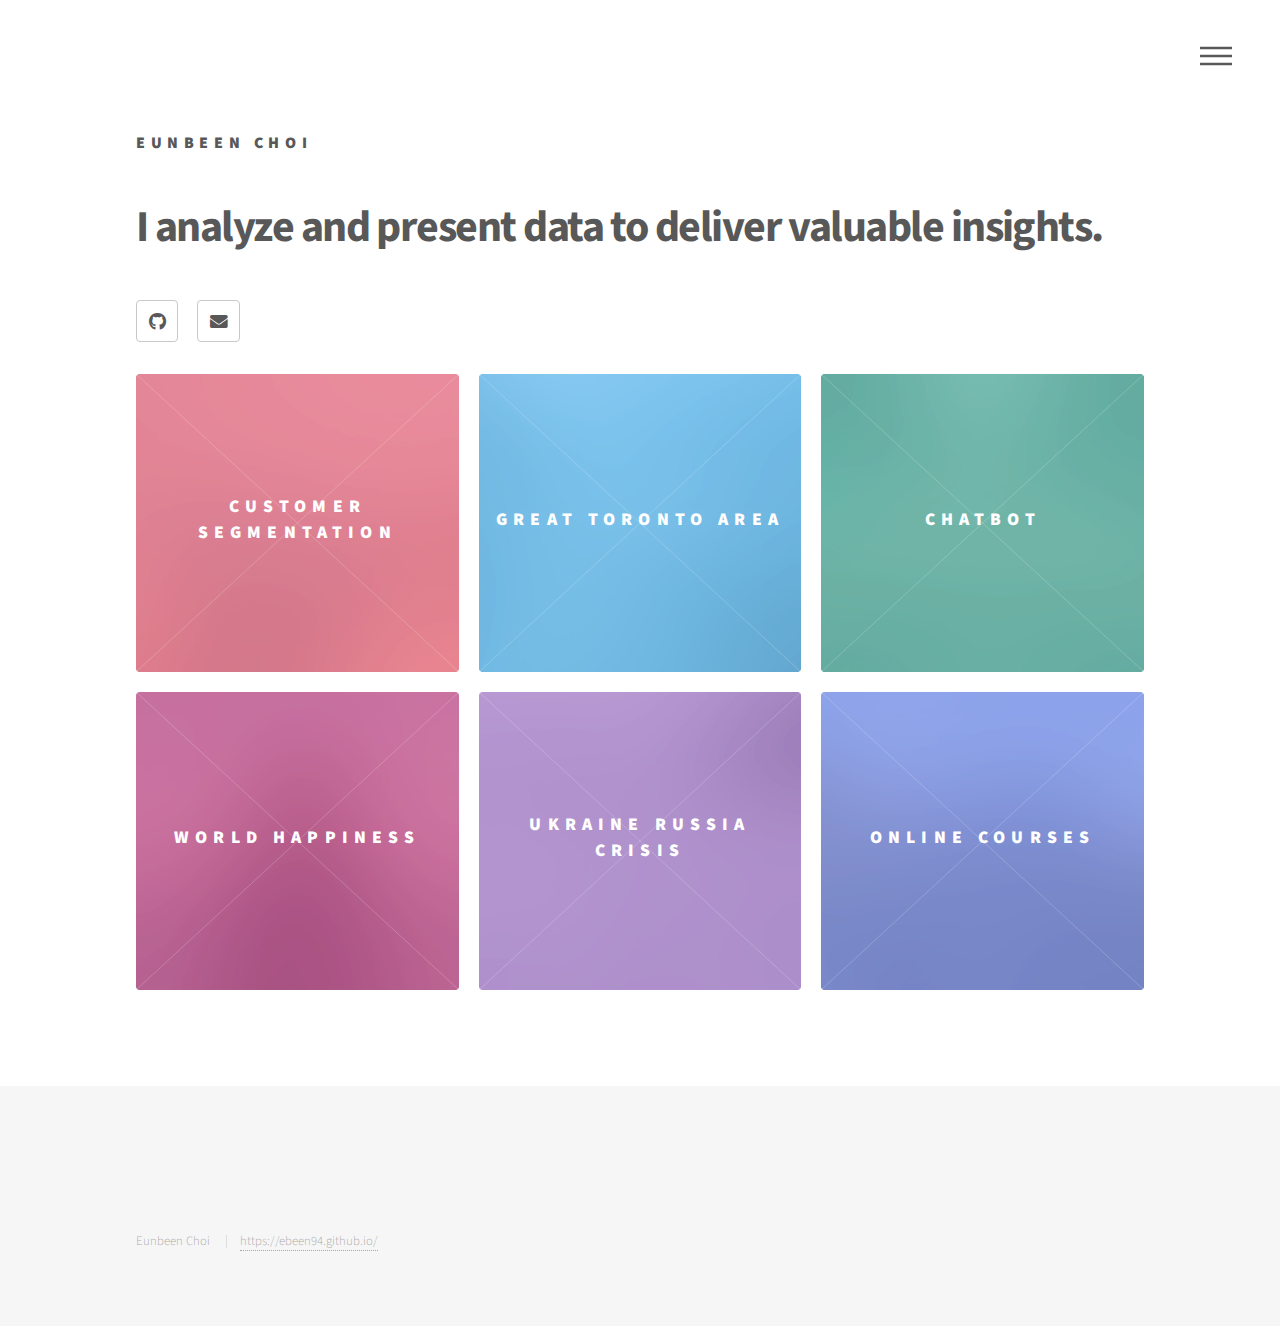
==== index.html @ 915a245d "Update index.html" ====
<!DOCTYPE HTML>
<!--
	Phantom by HTML5 UP
	html5up.net | @ajlkn
	Free for personal and commercial use under the CCA 3.0 license (html5up.net/license)
-->
<html>
	<head>
		<title>Eunbeen Choi</title>
		<meta charset="utf-8" />
		<meta name="viewport" content="width=device-width, initial-scale=1, user-scalable=no" />
		<link rel="stylesheet" href="assets/css/main.css" />
		<noscript><link rel="stylesheet" href="assets/css/noscript.css" /></noscript>
		
	</head>
	<body class="is-preload">
		<!-- Wrapper -->
			<div id="wrapper">

				<!-- Header -->
					<header id="header">
						<div class="inner">

							<!-- Logo -->
								<a href="index.html" class="logo">
									<span class="title">EUNBEEN CHOI</span>
								</a>

							<!-- Nav -->
								<nav>
									<ul>
										<li><a href="#menu">Menu</a></li>
									</ul>
								</nav>

						</div>
					</header>

				<!-- Menu -->
					<nav id="menu">
						<h2>Menu</h2>
						<ul>
							<li><a href="index.html">Home</a></li>
							<li><a href="generic.html">About Me</a></li>
						</ul>
					</nav>

				<!-- Main -->
					<div id="main">
						<div class="inner">
							<header>
								<h1>
								I analyze and present data to deliver valuable insights.</h1>
								<p> </p>
								<ul class="icons">
									<li><a href="https://github.com/ebeen94" class="icon brands style2 fa-github"><span class="label">GitHub</span></a></li>
									<li><a href="mailto: arlotte011@gmail.com" class="icon solid style2 fa-envelope"><span class="label">Email</span></a></li>
								</ul>
							</header>
							<section class="tiles">
								<article class="style1">
									<span class="image">
										<img src="images/pic01.jpg" alt="" />
									</span>
									<a href="Segment.html">
										<h2>Customer Segmentation</h2>
										<div class="content">
											<p>Customer segmentation and retention analysis of online retail data.</p><br /><br />
											K-Means Clustering, Python </p>
										</div>
									</a>
								</article>
								<article class="style2">
									<span class="image">
										<img src="images/pic02.jpg" alt="" />
									</span>
									<a href="GTA.html">
										<h2>Great Toronto Area</h2>
										<div class="content">
											<p>Investigating the rental properties in the Greater Toronto Area with REATLOR.ca data<br /><br />
												SQL, Python, Tableau
											</p>
										</div>
									</a>
								</article>
								<article class="style3">
									<span class="image">
										<img src="images/pic03.jpg" alt="" />
									</span>
									<a href="Chatbot.html">
										<h2>Chatbot</h2>
										<div class="content">
											<p>Examining the impact of chatbot avatars on users' perceived intimacy towards the chatbots.</p></p><br /><br />
											Survey Experiment, SPSS</p>
										</div>
									</a>
								</article>
								<article class="style4">
									<span class="image">
										<img src="images/pic04.jpg" alt="" />
									</span>
									<a href="Happiness.html">
										<h2>World Happiness</h2>
										<div class="content">
											<p>Analyzing the happiness ladder score from Gallup WorldPoll data<br /><br />
												SQL, Correlation, Tableau</p>
										</div>
									</a>
								</article>
								<article class="style5">
									<span class="image">
										<img src="images/pic05.jpg" alt="" />
									</span>
									<a href="Ukraine.html">
										<h2>Ukraine Russia Crisis</h2>
										<div class="content">
											<p>Understanding Ukraine crisis from Twitter data. <br /><br />
												SQL, Python, Sentiment Analysis, Tableau</p>
										</div>
									</a>
								</article>
								<article class="style6">
									<span class="image">
										<img src="images/pic06.jpg" alt="" />
									</span>
									<a href="Inflearn.html">
										<h2>Online Courses</h2>
										<div class="content">
											<p>Analyzing the online courses from Korean education platform, Inflearn <br /><br />
											Python, SQL, Tableau</p>
										</div>
									</a>

							</section>
						</div>
					</div>

				<!-- Footer -->
					<footer id="footer">
                        <div class="inner">
                            <ul class = "copyright">
                                <li> Eunbeen Choi</li>
                                <li> <a href= "index.html"> https://ebeen94.github.io/</a></li>
                            </ul>
                        </div>
					</footer>

			</div>

		<!-- Scripts -->
			<script src="assets/js/jquery.min.js"></script>
			<script src="assets/js/browser.min.js"></script>
			<script src="assets/js/breakpoints.min.js"></script>
			<script src="assets/js/util.js"></script>
			<script src="assets/js/main.js"></script>

	</body>
</html>
---- assets/css/main.css ----
@import url(fontawesome-all.min.css);
@import url("https://fonts.googleapis.com/css?family=Source+Sans+Pro:300,700,900");

/*
	Phantom by HTML5 UP
	html5up.net | @ajlkn
	Free for personal and commercial use under the CCA 3.0 license (html5up.net/license)
*/

html,
body,
div,
span,
applet,
object,
iframe,
h1,
h2,
h3,
h4,
h5,
h6,
p,
blockquote,
pre,
a,
abbr,
acronym,
address,
big,
cite,
code,
del,
dfn,
em,
img,
ins,
kbd,
q,
s,
samp,
small,
strike,
strong,
sub,
sup,
tt,
var,
b,
u,
i,
center,
dl,
dt,
dd,
ol,
ul,
li,
fieldset,
form,
label,
legend,
table,
caption,
tbody,
tfoot,
thead,
tr,
th,
td,
article,
aside,
canvas,
details,
embed,
figure,
figcaption,
footer,
header,
hgroup,
menu,
nav,
output,
ruby,
section,
summary,
time,
mark,
audio,
video {
	margin: 0;
	padding: 0;
	border: 0;
	font-size: 100%;
	font: inherit;
	vertical-align: baseline;
}

article,
aside,
details,
figcaption,
figure,
footer,
header,
hgroup,
menu,
nav,
section {
	display: block;
}

body {
	line-height: 1;
}

ol,
ul {
	list-style: none;
}

blockquote,
q {
	quotes: none;
}



blockquote:before,
blockquote:after,
q:before,
q:after {
	content: '';
	content: none;
}

table {
	border-collapse: collapse;
	border-spacing: 0;
}

body {
	-webkit-text-size-adjust: none;
}

mark {
	background-color: transparent;
	color: inherit;
}

input::-moz-focus-inner {
	border: 0;
	padding: 0;
}

input,
select,
textarea {
	-moz-appearance: none;
	-webkit-appearance: none;
	-ms-appearance: none;
	appearance: none;
}

/* Basic */

@-ms-viewport {
	width: device-width;
}

body {
	-ms-overflow-style: scrollbar;
}

@media screen and (max-width: 480px) {

	html,
	body {
		min-width: 320px;
	}

}

html {
	box-sizing: border-box;
}

*,
*:before,
*:after {
	box-sizing: inherit;
}

body {
	background: #ffffff;
}

body.is-preload *,
body.is-preload *:before,
body.is-preload *:after {
	-moz-animation: none !important;
	-webkit-animation: none !important;
	-ms-animation: none !important;
	animation: none !important;
	-moz-transition: none !important;
	-webkit-transition: none !important;
	-ms-transition: none !important;
	transition: none !important;
}

/* Type */

body,
input,
select,
textarea {
	color: #585858;
	font-family: "Source Sans Pro", Helvetica, sans-serif;
	font-size: 16pt;
	font-weight: 300;
	line-height: 1.75;
}

@media screen and (max-width: 1680px) {

	body,
	input,
	select,
	textarea {
		font-size: 14pt;
	}

}

@media screen and (max-width: 1280px) {

	body,
	input,
	select,
	textarea {
		font-size: 12pt;
	}

}

a {
	-moz-transition: border-bottom-color 0.2s ease, color 0.2s ease;
	-webkit-transition: border-bottom-color 0.2s ease, color 0.2s ease;
	-ms-transition: border-bottom-color 0.2s ease, color 0.2s ease;
	transition: border-bottom-color 0.2s ease, color 0.2s ease;
	text-decoration: none;
	color: #585858;
	border-bottom: dotted 1px rgba(88, 88, 88, 0.5);
}

a:hover {
	border-bottom-color: transparent;
	color: #f2849e !important;
}

strong,
b {
	font-weight: 900;
}

em,
i {
	font-style: italic;
}

p {
	margin: 0 0 2em 0;
}

h1 {
	font-size: 2.75em;
	font-weight: 700;
	line-height: 1.3;
	margin: 0 0 1em 0;
	letter-spacing: -0.035em;
}

h1 a {
	color: inherit;
}

@media screen and (max-width: 736px) {

	h1 {
		font-size: 2em;
		margin: 0 0 1em 0;
	}

}

@media screen and (max-width: 360px) {

	h1 {
		font-size: 1.75em;
	}

}

h2,
h3,
h4,
h5,
h6 {
	font-weight: 900;
	line-height: 1.5;
	margin: 0 0 2em 0;
	text-transform: uppercase;
	letter-spacing: 0.35em;
}

h2 a,
h3 a,
h4 a,
h5 a,
h6 a {
	color: inherit;
}

h2 {
	font-size: 1.1em;
}

h3 {
	font-size: 1em;
}

h4 {
	font-size: 0.8em;
}

h5 {
	font-size: 0.8em;
}

h6 {
	font-size: 0.8em;
}

@media screen and (max-width: 980px) {

	h1 br,
	h2 br,
	h3 br,
	h4 br,
	h5 br,
	h6 br {
		display: none;
	}

}

@media screen and (max-width: 736px) {

	h2 {
		font-size: 1em;
	}

	h3 {
		font-size: 0.8em;
	}

}

sub {
	font-size: 0.8em;
	position: relative;
	top: 0.5em;
}

sup {
	font-size: 0.8em;
	position: relative;
	top: -0.5em;
}

blockquote {
	border-left: solid 4px #c9c9c9;
	font-style: italic;
	margin: 0 0 2em 0;
	padding: 0.5em 0 0.5em 2em;
}

code {
	background: rgba(144, 144, 144, 0.075);
	border-radius: 4px;
	border: solid 1px #c9c9c9;
	font-family: "Courier New", monospace;
	font-size: 0.9em;
	margin: 0 0.25em;
	padding: 0.25em 0.65em;
}

pre {
	-webkit-overflow-scrolling: touch;
	font-family: "Courier New", monospace;
	font-size: 0.9em;
	margin: 0 0 2em 0;
}

pre code {
	display: block;
	line-height: 1.75;
	padding: 1em 1.5em;
	overflow-x: auto;
}

hr {
	border: 0;
	border-bottom: solid 1px #c9c9c9;
	margin: 2em 0;
}

hr.major {
	margin: 3em 0;
}

.align-left {
	text-align: left;
}

.align-center {
	text-align: center;
}

.align-right {
	text-align: right;
}

/* Row */



.row {
	display: flex;
	flex-wrap: wrap;
	box-sizing: border-box;
	align-items: stretch;
}

.row>* {
	box-sizing: border-box;
}

.row.gtr-uniform>*> :last-child {
	margin-bottom: 0;
}

.row.aln-left {
	justify-content: flex-start;
}

.row.aln-center {
	justify-content: center;
}

.row.aln-right {
	justify-content: flex-end;
}

.row.aln-top {
	align-items: flex-start;
}

.row.aln-middle {
	align-items: center;
}

.row.aln-bottom {
	align-items: flex-end;
}

.row>.imp {
	order: -1;
}

.row>.col-1 {
	width: 8.33333%;
}

.row>.off-1 {
	margin-left: 8.33333%;
}

.row>.col-2 {
	width: 16.66667%;
}

.row>.off-2 {
	margin-left: 16.66667%;
}

.row>.col-3 {
	width: 25%;
}

.row>.off-3 {
	margin-left: 25%;
}

.row>.col-4 {
	width: 33.33333%;
}

.row>.off-4 {
	margin-left: 33.33333%;
}

.row>.col-5 {
	width: 41.66667%;
}

.row>.off-5 {
	margin-left: 41.66667%;
}

.row>.col-6 {
	width: 50%;
}

.row>.off-6 {
	margin-left: 50%;
}

.row>.col-7 {
	width: 58.33333%;
}

.row>.off-7 {
	margin-left: 58.33333%;
}

.row>.col-8 {
	width: 66.66667%;
}

.row>.off-8 {
	margin-left: 66.66667%;
}

.row>.col-9 {
	width: 75%;
}

.row>.off-9 {
	margin-left: 75%;
}

.row>.col-10 {
	width: 83.33333%;
}

.row>.off-10 {
	margin-left: 83.33333%;
}

.row>.col-11 {
	width: 91.66667%;
}

.row>.off-11 {
	margin-left: 91.66667%;
}

.row>.col-12 {
	width: 100%;
}

.row>.off-12 {
	margin-left: 100%;
}

.row.gtr-0 {
	margin-top: 0;
	margin-left: 0em;
}

.row.gtr-0>* {
	padding: 0 0 0 0em;
}

.row.gtr-0.gtr-uniform {
	margin-top: 0em;
}

.row.gtr-0.gtr-uniform>* {
	padding-top: 0em;
}

.row.gtr-25 {
	margin-top: 0;
	margin-left: -0.5em;
}

.row.gtr-25>* {
	padding: 0 0 0 0.5em;
}

.row.gtr-25.gtr-uniform {
	margin-top: -0.5em;
}

.row.gtr-25.gtr-uniform>* {
	padding-top: 0.5em;
}

.row.gtr-50 {
	margin-top: 0;
	margin-left: -1em;
}

.row.gtr-50>* {
	padding: 0 0 0 1em;
}

.row.gtr-50.gtr-uniform {
	margin-top: -1em;
}

.row.gtr-50.gtr-uniform>* {
	padding-top: 1em;
}

.row {
	margin-top: 0;
	margin-left: -2em;
}

.row>* {
	padding: 0 0 0 2em;
}

.row.gtr-uniform {
	margin-top: -2em;
}

.row.gtr-uniform>* {
	padding-top: 2em;
}

.row.gtr-150 {
	margin-top: 0;
	margin-left: -3em;
}

.row.gtr-150>* {
	padding: 0 0 0 3em;
}

.row.gtr-150.gtr-uniform {
	margin-top: -3em;
}

.row.gtr-150.gtr-uniform>* {
	padding-top: 3em;
}

.row.gtr-200 {
	margin-top: 0;
	margin-left: -4em;
}

.row.gtr-200>* {
	padding: 0 0 0 4em;
}

.row.gtr-200.gtr-uniform {
	margin-top: -4em;
}

.row.gtr-200.gtr-uniform>* {
	padding-top: 4em;
}

@media screen and (max-width: 1680px) {

	.row {
		display: flex;
		flex-wrap: wrap;
		box-sizing: border-box;
		align-items: stretch;
	}

	.row>* {
		box-sizing: border-box;
	}

	.row.gtr-uniform>*> :last-child {
		margin-bottom: 0;
	}

	.row.aln-left {
		justify-content: flex-start;
	}

	.row.aln-center {
		justify-content: center;
	}

	.row.aln-right {
		justify-content: flex-end;
	}

	.row.aln-top {
		align-items: flex-start;
	}

	.row.aln-middle {
		align-items: center;
	}

	.row.aln-bottom {
		align-items: flex-end;
	}

	.row>.imp-xlarge {
		order: -1;
	}

	.row>.col-1-xlarge {
		width: 8.33333%;
	}

	.row>.off-1-xlarge {
		margin-left: 8.33333%;
	}

	.row>.col-2-xlarge {
		width: 16.66667%;
	}

	.row>.off-2-xlarge {
		margin-left: 16.66667%;
	}

	.row>.col-3-xlarge {
		width: 25%;
	}

	.row>.off-3-xlarge {
		margin-left: 25%;
	}

	.row>.col-4-xlarge {
		width: 33.33333%;
	}

	.row>.off-4-xlarge {
		margin-left: 33.33333%;
	}

	.row>.col-5-xlarge {
		width: 41.66667%;
	}

	.row>.off-5-xlarge {
		margin-left: 41.66667%;
	}

	.row>.col-6-xlarge {
		width: 50%;
	}

	.row>.off-6-xlarge {
		margin-left: 50%;
	}

	.row>.col-7-xlarge {
		width: 58.33333%;
	}

	.row>.off-7-xlarge {
		margin-left: 58.33333%;
	}

	.row>.col-8-xlarge {
		width: 66.66667%;
	}

	.row>.off-8-xlarge {
		margin-left: 66.66667%;
	}

	.row>.col-9-xlarge {
		width: 75%;
	}

	.row>.off-9-xlarge {
		margin-left: 75%;
	}

	.row>.col-10-xlarge {
		width: 83.33333%;
	}

	.row>.off-10-xlarge {
		margin-left: 83.33333%;
	}

	.row>.col-11-xlarge {
		width: 91.66667%;
	}

	.row>.off-11-xlarge {
		margin-left: 91.66667%;
	}

	.row>.col-12-xlarge {
		width: 100%;
	}

	.row>.off-12-xlarge {
		margin-left: 100%;
	}

	.row.gtr-0 {
		margin-top: 0;
		margin-left: 0em;
	}

	.row.gtr-0>* {
		padding: 0 0 0 0em;
	}

	.row.gtr-0.gtr-uniform {
		margin-top: 0em;
	}

	.row.gtr-0.gtr-uniform>* {
		padding-top: 0em;
	}

	.row.gtr-25 {
		margin-top: 0;
		margin-left: -0.5em;
	}

	.row.gtr-25>* {
		padding: 0 0 0 0.5em;
	}

	.row.gtr-25.gtr-uniform {
		margin-top: -0.5em;
	}

	.row.gtr-25.gtr-uniform>* {
		padding-top: 0.5em;
	}

	.row.gtr-50 {
		margin-top: 0;
		margin-left: -1em;
	}

	.row.gtr-50>* {
		padding: 0 0 0 1em;
	}

	.row.gtr-50.gtr-uniform {
		margin-top: -1em;
	}

	.row.gtr-50.gtr-uniform>* {
		padding-top: 1em;
	}

	.row {
		margin-top: 0;
		margin-left: -2em;
	}

	.row>* {
		padding: 0 0 0 2em;
	}

	.row.gtr-uniform {
		margin-top: -2em;
	}

	.row.gtr-uniform>* {
		padding-top: 2em;
	}

	.row.gtr-150 {
		margin-top: 0;
		margin-left: -3em;
	}

	.row.gtr-150>* {
		padding: 0 0 0 3em;
	}

	.row.gtr-150.gtr-uniform {
		margin-top: -3em;
	}

	.row.gtr-150.gtr-uniform>* {
		padding-top: 3em;
	}

	.row.gtr-200 {
		margin-top: 0;
		margin-left: -4em;
	}

	.row.gtr-200>* {
		padding: 0 0 0 4em;
	}

	.row.gtr-200.gtr-uniform {
		margin-top: -4em;
	}

	.row.gtr-200.gtr-uniform>* {
		padding-top: 4em;
	}

}

@media screen and (max-width: 1280px) {

	.row {
		display: flex;
		flex-wrap: wrap;
		box-sizing: border-box;
		align-items: stretch;
	}

	.row>* {
		box-sizing: border-box;
	}

	.row.gtr-uniform>*> :last-child {
		margin-bottom: 0;
	}

	.row.aln-left {
		justify-content: flex-start;
	}

	.row.aln-center {
		justify-content: center;
	}

	.row.aln-right {
		justify-content: flex-end;
	}

	.row.aln-top {
		align-items: flex-start;
	}

	.row.aln-middle {
		align-items: center;
	}

	.row.aln-bottom {
		align-items: flex-end;
	}

	.row>.imp-large {
		order: -1;
	}

	.row>.col-1-large {
		width: 8.33333%;
	}

	.row>.off-1-large {
		margin-left: 8.33333%;
	}

	.row>.col-2-large {
		width: 16.66667%;
	}

	.row>.off-2-large {
		margin-left: 16.66667%;
	}

	.row>.col-3-large {
		width: 25%;
	}

	.row>.off-3-large {
		margin-left: 25%;
	}

	.row>.col-4-large {
		width: 33.33333%;
	}

	.row>.off-4-large {
		margin-left: 33.33333%;
	}

	.row>.col-5-large {
		width: 41.66667%;
	}

	.row>.off-5-large {
		margin-left: 41.66667%;
	}

	.row>.col-6-large {
		width: 50%;
	}

	.row>.off-6-large {
		margin-left: 50%;
	}

	.row>.col-7-large {
		width: 58.33333%;
	}

	.row>.off-7-large {
		margin-left: 58.33333%;
	}

	.row>.col-8-large {
		width: 66.66667%;
	}

	.row>.off-8-large {
		margin-left: 66.66667%;
	}

	.row>.col-9-large {
		width: 75%;
	}

	.row>.off-9-large {
		margin-left: 75%;
	}

	.row>.col-10-large {
		width: 83.33333%;
	}

	.row>.off-10-large {
		margin-left: 83.33333%;
	}

	.row>.col-11-large {
		width: 91.66667%;
	}

	.row>.off-11-large {
		margin-left: 91.66667%;
	}

	.row>.col-12-large {
		width: 100%;
	}

	.row>.off-12-large {
		margin-left: 100%;
	}

	.row.gtr-0 {
		margin-top: 0;
		margin-left: 0em;
	}

	.row.gtr-0>* {
		padding: 0 0 0 0em;
	}

	.row.gtr-0.gtr-uniform {
		margin-top: 0em;
	}

	.row.gtr-0.gtr-uniform>* {
		padding-top: 0em;
	}

	.row.gtr-25 {
		margin-top: 0;
		margin-left: -0.5em;
	}

	.row.gtr-25>* {
		padding: 0 0 0 0.5em;
	}

	.row.gtr-25.gtr-uniform {
		margin-top: -0.5em;
	}

	.row.gtr-25.gtr-uniform>* {
		padding-top: 0.5em;
	}

	.row.gtr-50 {
		margin-top: 0;
		margin-left: -1em;
	}

	.row.gtr-50>* {
		padding: 0 0 0 1em;
	}

	.row.gtr-50.gtr-uniform {
		margin-top: -1em;
	}

	.row.gtr-50.gtr-uniform>* {
		padding-top: 1em;
	}

	.row {
		margin-top: 0;
		margin-left: -2em;
	}

	.row>* {
		padding: 0 0 0 2em;
	}

	.row.gtr-uniform {
		margin-top: -2em;
	}

	.row.gtr-uniform>* {
		padding-top: 2em;
	}

	.row.gtr-150 {
		margin-top: 0;
		margin-left: -3em;
	}

	.row.gtr-150>* {
		padding: 0 0 0 3em;
	}

	.row.gtr-150.gtr-uniform {
		margin-top: -3em;
	}

	.row.gtr-150.gtr-uniform>* {
		padding-top: 3em;
	}

	.row.gtr-200 {
		margin-top: 0;
		margin-left: -4em;
	}

	.row.gtr-200>* {
		padding: 0 0 0 4em;
	}

	.row.gtr-200.gtr-uniform {
		margin-top: -4em;
	}

	.row.gtr-200.gtr-uniform>* {
		padding-top: 4em;
	}

}

@media screen and (max-width: 980px) {

	.row {
		display: flex;
		flex-wrap: wrap;
		box-sizing: border-box;
		align-items: stretch;
	}

	.row>* {
		box-sizing: border-box;
	}

	.row.gtr-uniform>*> :last-child {
		margin-bottom: 0;
	}

	.row.aln-left {
		justify-content: flex-start;
	}

	.row.aln-center {
		justify-content: center;
	}

	.row.aln-right {
		justify-content: flex-end;
	}

	.row.aln-top {
		align-items: flex-start;
	}

	.row.aln-middle {
		align-items: center;
	}

	.row.aln-bottom {
		align-items: flex-end;
	}

	.row>.imp-medium {
		order: -1;
	}

	.row>.col-1-medium {
		width: 8.33333%;
	}

	.row>.off-1-medium {
		margin-left: 8.33333%;
	}

	.row>.col-2-medium {
		width: 16.66667%;
	}

	.row>.off-2-medium {
		margin-left: 16.66667%;
	}

	.row>.col-3-medium {
		width: 25%;
	}

	.row>.off-3-medium {
		margin-left: 25%;
	}

	.row>.col-4-medium {
		width: 33.33333%;
	}

	.row>.off-4-medium {
		margin-left: 33.33333%;
	}

	.row>.col-5-medium {
		width: 41.66667%;
	}

	.row>.off-5-medium {
		margin-left: 41.66667%;
	}

	.row>.col-6-medium {
		width: 50%;
	}

	.row>.off-6-medium {
		margin-left: 50%;
	}

	.row>.col-7-medium {
		width: 58.33333%;
	}

	.row>.off-7-medium {
		margin-left: 58.33333%;
	}

	.row>.col-8-medium {
		width: 66.66667%;
	}

	.row>.off-8-medium {
		margin-left: 66.66667%;
	}

	.row>.col-9-medium {
		width: 75%;
	}

	.row>.off-9-medium {
		margin-left: 75%;
	}

	.row>.col-10-medium {
		width: 83.33333%;
	}

	.row>.off-10-medium {
		margin-left: 83.33333%;
	}

	.row>.col-11-medium {
		width: 91.66667%;
	}

	.row>.off-11-medium {
		margin-left: 91.66667%;
	}

	.row>.col-12-medium {
		width: 100%;
	}

	.row>.off-12-medium {
		margin-left: 100%;
	}

	.row.gtr-0 {
		margin-top: 0;
		margin-left: 0em;
	}

	.row.gtr-0>* {
		padding: 0 0 0 0em;
	}

	.row.gtr-0.gtr-uniform {
		margin-top: 0em;
	}

	.row.gtr-0.gtr-uniform>* {
		padding-top: 0em;
	}

	.row.gtr-25 {
		margin-top: 0;
		margin-left: -0.375em;
	}

	.row.gtr-25>* {
		padding: 0 0 0 0.375em;
	}

	.row.gtr-25.gtr-uniform {
		margin-top: -0.375em;
	}

	.row.gtr-25.gtr-uniform>* {
		padding-top: 0.375em;
	}

	.row.gtr-50 {
		margin-top: 0;
		margin-left: -0.75em;
	}

	.row.gtr-50>* {
		padding: 0 0 0 0.75em;
	}

	.row.gtr-50.gtr-uniform {
		margin-top: -0.75em;
	}

	.row.gtr-50.gtr-uniform>* {
		padding-top: 0.75em;
	}

	.row {
		margin-top: 0;
		margin-left: -1.5em;
	}

	.row>* {
		padding: 0 0 0 1.5em;
	}

	.row.gtr-uniform {
		margin-top: -1.5em;
	}

	.row.gtr-uniform>* {
		padding-top: 1.5em;
	}

	.row.gtr-150 {
		margin-top: 0;
		margin-left: -2.25em;
	}

	.row.gtr-150>* {
		padding: 0 0 0 2.25em;
	}

	.row.gtr-150.gtr-uniform {
		margin-top: -2.25em;
	}

	.row.gtr-150.gtr-uniform>* {
		padding-top: 2.25em;
	}

	.row.gtr-200 {
		margin-top: 0;
		margin-left: -3em;
	}

	.row.gtr-200>* {
		padding: 0 0 0 3em;
	}

	.row.gtr-200.gtr-uniform {
		margin-top: -3em;
	}

	.row.gtr-200.gtr-uniform>* {
		padding-top: 3em;
	}

}

@media screen and (max-width: 736px) {

	.row {
		display: flex;
		flex-wrap: wrap;
		box-sizing: border-box;
		align-items: stretch;
	}

	.row>* {
		box-sizing: border-box;
	}

	.row.gtr-uniform>*> :last-child {
		margin-bottom: 0;
	}

	.row.aln-left {
		justify-content: flex-start;
	}

	.row.aln-center {
		justify-content: center;
	}

	.row.aln-right {
		justify-content: flex-end;
	}

	.row.aln-top {
		align-items: flex-start;
	}

	.row.aln-middle {
		align-items: center;
	}

	.row.aln-bottom {
		align-items: flex-end;
	}

	.row>.imp-small {
		order: -1;
	}

	.row>.col-1-small {
		width: 8.33333%;
	}

	.row>.off-1-small {
		margin-left: 8.33333%;
	}

	.row>.col-2-small {
		width: 16.66667%;
	}

	.row>.off-2-small {
		margin-left: 16.66667%;
	}

	.row>.col-3-small {
		width: 25%;
	}

	.row>.off-3-small {
		margin-left: 25%;
	}

	.row>.col-4-small {
		width: 33.33333%;
	}

	.row>.off-4-small {
		margin-left: 33.33333%;
	}

	.row>.col-5-small {
		width: 41.66667%;
	}

	.row>.off-5-small {
		margin-left: 41.66667%;
	}

	.row>.col-6-small {
		width: 50%;
	}

	.row>.off-6-small {
		margin-left: 50%;
	}

	.row>.col-7-small {
		width: 58.33333%;
	}

	.row>.off-7-small {
		margin-left: 58.33333%;
	}

	.row>.col-8-small {
		width: 66.66667%;
	}

	.row>.off-8-small {
		margin-left: 66.66667%;
	}

	.row>.col-9-small {
		width: 75%;
	}

	.row>.off-9-small {
		margin-left: 75%;
	}

	.row>.col-10-small {
		width: 83.33333%;
	}

	.row>.off-10-small {
		margin-left: 83.33333%;
	}

	.row>.col-11-small {
		width: 91.66667%;
	}

	.row>.off-11-small {
		margin-left: 91.66667%;
	}

	.row>.col-12-small {
		width: 100%;
	}

	.row>.off-12-small {
		margin-left: 100%;
	}

	.row.gtr-0 {
		margin-top: 0;
		margin-left: 0em;
	}

	.row.gtr-0>* {
		padding: 0 0 0 0em;
	}

	.row.gtr-0.gtr-uniform {
		margin-top: 0em;
	}

	.row.gtr-0.gtr-uniform>* {
		padding-top: 0em;
	}

	.row.gtr-25 {
		margin-top: 0;
		margin-left: -0.25em;
	}

	.row.gtr-25>* {
		padding: 0 0 0 0.25em;
	}

	.row.gtr-25.gtr-uniform {
		margin-top: -0.25em;
	}

	.row.gtr-25.gtr-uniform>* {
		padding-top: 0.25em;
	}

	.row.gtr-50 {
		margin-top: 0;
		margin-left: -0.5em;
	}

	.row.gtr-50>* {
		padding: 0 0 0 0.5em;
	}

	.row.gtr-50.gtr-uniform {
		margin-top: -0.5em;
	}

	.row.gtr-50.gtr-uniform>* {
		padding-top: 0.5em;
	}

	.row {
		margin-top: 0;
		margin-left: -1em;
	}

	.row>* {
		padding: 0 0 0 1em;
	}

	.row.gtr-uniform {
		margin-top: -1em;
	}

	.row.gtr-uniform>* {
		padding-top: 1em;
	}

	.row.gtr-150 {
		margin-top: 0;
		margin-left: -1.5em;
	}

	.row.gtr-150>* {
		padding: 0 0 0 1.5em;
	}

	.row.gtr-150.gtr-uniform {
		margin-top: -1.5em;
	}

	.row.gtr-150.gtr-uniform>* {
		padding-top: 1.5em;
	}

	.row.gtr-200 {
		margin-top: 0;
		margin-left: -2em;
	}

	.row.gtr-200>* {
		padding: 0 0 0 2em;
	}

	.row.gtr-200.gtr-uniform {
		margin-top: -2em;
	}

	.row.gtr-200.gtr-uniform>* {
		padding-top: 2em;
	}

}

@media screen and (max-width: 480px) {

	.row {
		display: flex;
		flex-wrap: wrap;
		box-sizing: border-box;
		align-items: stretch;
	}

	.row>* {
		box-sizing: border-box;
	}

	.row.gtr-uniform>*> :last-child {
		margin-bottom: 0;
	}

	.row.aln-left {
		justify-content: flex-start;
	}

	.row.aln-center {
		justify-content: center;
	}

	.row.aln-right {
		justify-content: flex-end;
	}

	.row.aln-top {
		align-items: flex-start;
	}

	.row.aln-middle {
		align-items: center;
	}

	.row.aln-bottom {
		align-items: flex-end;
	}

	.row>.imp-xsmall {
		order: -1;
	}

	.row>.col-1-xsmall {
		width: 8.33333%;
	}

	.row>.off-1-xsmall {
		margin-left: 8.33333%;
	}

	.row>.col-2-xsmall {
		width: 16.66667%;
	}

	.row>.off-2-xsmall {
		margin-left: 16.66667%;
	}

	.row>.col-3-xsmall {
		width: 25%;
	}

	.row>.off-3-xsmall {
		margin-left: 25%;
	}

	.row>.col-4-xsmall {
		width: 33.33333%;
	}

	.row>.off-4-xsmall {
		margin-left: 33.33333%;
	}

	.row>.col-5-xsmall {
		width: 41.66667%;
	}

	.row>.off-5-xsmall {
		margin-left: 41.66667%;
	}

	.row>.col-6-xsmall {
		width: 50%;
	}

	.row>.off-6-xsmall {
		margin-left: 50%;
	}

	.row>.col-7-xsmall {
		width: 58.33333%;
	}

	.row>.off-7-xsmall {
		margin-left: 58.33333%;
	}

	.row>.col-8-xsmall {
		width: 66.66667%;
	}

	.row>.off-8-xsmall {
		margin-left: 66.66667%;
	}

	.row>.col-9-xsmall {
		width: 75%;
	}

	.row>.off-9-xsmall {
		margin-left: 75%;
	}

	.row>.col-10-xsmall {
		width: 83.33333%;
	}

	.row>.off-10-xsmall {
		margin-left: 83.33333%;
	}

	.row>.col-11-xsmall {
		width: 91.66667%;
	}

	.row>.off-11-xsmall {
		margin-left: 91.66667%;
	}

	.row>.col-12-xsmall {
		width: 100%;
	}

	.row>.off-12-xsmall {
		margin-left: 100%;
	}

	.row.gtr-0 {
		margin-top: 0;
		margin-left: 0em;
	}

	.row.gtr-0>* {
		padding: 0 0 0 0em;
	}

	.row.gtr-0.gtr-uniform {
		margin-top: 0em;
	}

	.row.gtr-0.gtr-uniform>* {
		padding-top: 0em;
	}

	.row.gtr-25 {
		margin-top: 0;
		margin-left: -0.25em;
	}

	.row.gtr-25>* {
		padding: 0 0 0 0.25em;
	}

	.row.gtr-25.gtr-uniform {
		margin-top: -0.25em;
	}

	.row.gtr-25.gtr-uniform>* {
		padding-top: 0.25em;
	}

	.row.gtr-50 {
		margin-top: 0;
		margin-left: -0.5em;
	}

	.row.gtr-50>* {
		padding: 0 0 0 0.5em;
	}

	.row.gtr-50.gtr-uniform {
		margin-top: -0.5em;
	}

	.row.gtr-50.gtr-uniform>* {
		padding-top: 0.5em;
	}

	.row {
		margin-top: 0;
		margin-left: -1em;
	}

	.row>* {
		padding: 0 0 0 1em;
	}

	.row.gtr-uniform {
		margin-top: -1em;
	}

	.row.gtr-uniform>* {
		padding-top: 1em;
	}

	.row.gtr-150 {
		margin-top: 0;
		margin-left: -1.5em;
	}

	.row.gtr-150>* {
		padding: 0 0 0 1.5em;
	}

	.row.gtr-150.gtr-uniform {
		margin-top: -1.5em;
	}

	.row.gtr-150.gtr-uniform>* {
		padding-top: 1.5em;
	}

	.row.gtr-200 {
		margin-top: 0;
		margin-left: -2em;
	}

	.row.gtr-200>* {
		padding: 0 0 0 2em;
	}

	.row.gtr-200.gtr-uniform {
		margin-top: -2em;
	}

	.row.gtr-200.gtr-uniform>* {
		padding-top: 2em;
	}

}

/* Section/Article */

section.special,
article.special {
	text-align: center;
}

header p {
	margin-top: -1em;
}

@media screen and (max-width: 736px) {

	header p {
		margin-top: 0;
	}

}

/* Icon */

.icon {
	text-decoration: none;
	border-bottom: none;
	position: relative;
}

.icon:before {
	-moz-osx-font-smoothing: grayscale;
	-webkit-font-smoothing: antialiased;
	display: inline-block;
	font-style: normal;
	font-variant: normal;
	text-rendering: auto;
	line-height: 1;
	text-transform: none !important;
	font-family: 'Font Awesome 5 Free';
	font-weight: 400;
}

.icon>.label {
	display: none;
}

.icon:before {
	line-height: inherit;
}

.icon.solid:before {
	font-weight: 900;
}

.icon.brands:before {
	font-family: 'Font Awesome 5 Brands';
}

.icon.style2 {
	-moz-transition: background-color 0.2s ease-in-out, color 0.2s ease-in-out, border-color 0.2s ease-in-out;
	-webkit-transition: background-color 0.2s ease-in-out, color 0.2s ease-in-out, border-color 0.2s ease-in-out;
	-ms-transition: background-color 0.2s ease-in-out, color 0.2s ease-in-out, border-color 0.2s ease-in-out;
	transition: background-color 0.2s ease-in-out, color 0.2s ease-in-out, border-color 0.2s ease-in-out;
	background-color: transparent;
	border: solid 1px #c9c9c9;
	border-radius: 4px;
	width: 2.65em;
	height: 2.65em;
	display: inline-block;
	text-align: center;
	line-height: 2.65em;
	color: inherit;
}

.icon.style2:before {
	font-size: 1.1em;
}

.icon.style2:hover {
	color: #f2849e;
	border-color: #f2849e;
}

.icon.style2:active {
	background-color: rgba(242, 132, 158, 0.1);
}

/* List */

ol {
	list-style: decimal;
	margin: 0 0 2em 0;
	padding-left: 1.25em;
}

ol li {
	padding-left: 0.25em;
}

ul {
	list-style: disc;
	margin: 0 0 2em 0;
	padding-left: 1em;
}

ul li {
	padding-left: 0.5em;
}

ul.alt {
	list-style: none;
	padding-left: 0;
}

ul.alt li {
	border-top: solid 1px #c9c9c9;
	padding: 0.5em 0;
}

ul.alt li:first-child {
	border-top: 0;
	padding-top: 0;
}

dl {
	margin: 0 0 2em 0;
}

dl dt {
	display: block;
	font-weight: 900;
	margin: 0 0 1em 0;
}

dl dd {
	margin-left: 2em;
}

/* Actions */

ul.actions {
	display: -moz-flex;
	display: -webkit-flex;
	display: -ms-flex;
	display: flex;
	cursor: default;
	list-style: none;
	margin-left: -1em;
	padding-left: 0;
}

ul.actions li {
	padding: 0 0 0 1em;
	vertical-align: middle;
}

ul.actions.special {
	-moz-justify-content: center;
	-webkit-justify-content: center;
	-ms-justify-content: center;
	justify-content: center;
	width: 100%;
	margin-left: 0;
}

ul.actions.special li:first-child {
	padding-left: 0;
}

ul.actions.stacked {
	-moz-flex-direction: column;
	-webkit-flex-direction: column;
	-ms-flex-direction: column;
	flex-direction: column;
	margin-left: 0;
}

ul.actions.stacked li {
	padding: 1.3em 0 0 0;
}

ul.actions.stacked li:first-child {
	padding-top: 0;
}

ul.actions.fit {
	width: calc(100% + 1em);
}

ul.actions.fit li {
	-moz-flex-grow: 1;
	-webkit-flex-grow: 1;
	-ms-flex-grow: 1;
	flex-grow: 1;
	-moz-flex-shrink: 1;
	-webkit-flex-shrink: 1;
	-ms-flex-shrink: 1;
	flex-shrink: 1;
	width: 100%;
}

ul.actions.fit li>* {
	width: 100%;
}

ul.actions.fit.stacked {
	width: 100%;
}

@media screen and (max-width: 480px) {

	ul.actions:not(.fixed) {
		-moz-flex-direction: column;
		-webkit-flex-direction: column;
		-ms-flex-direction: column;
		flex-direction: column;
		margin-left: 0;
		width: 100% !important;
	}

	ul.actions:not(.fixed) li {
		-moz-flex-grow: 1;
		-webkit-flex-grow: 1;
		-ms-flex-grow: 1;
		flex-grow: 1;
		-moz-flex-shrink: 1;
		-webkit-flex-shrink: 1;
		-ms-flex-shrink: 1;
		flex-shrink: 1;
		padding: 1em 0 0 0;
		text-align: center;
		width: 100%;
	}

	ul.actions:not(.fixed) li>* {
		width: 100%;
	}

	ul.actions:not(.fixed) li:first-child {
		padding-top: 0;
	}

	ul.actions:not(.fixed) li input[type="submit"],
	ul.actions:not(.fixed) li input[type="reset"],
	ul.actions:not(.fixed) li input[type="button"],
	ul.actions:not(.fixed) li button,
	ul.actions:not(.fixed) li .button {
		width: 100%;
	}

	ul.actions:not(.fixed) li input[type="submit"].icon:before,
	ul.actions:not(.fixed) li input[type="reset"].icon:before,
	ul.actions:not(.fixed) li input[type="button"].icon:before,
	ul.actions:not(.fixed) li button.icon:before,
	ul.actions:not(.fixed) li .button.icon:before {
		margin-left: -0.5rem;
	}

}

/* Icons */

ul.icons {
	cursor: default;
	list-style: none;
	padding-left: 0;
	margin: -1em 0 2em -1em;
}

ul.icons li {
	display: inline-block;
	padding: 1em 0 0 1em;
}

/* Form */

form {
	margin: 0 0 2em 0;
	overflow-x: hidden;
}

form> :last-child {
	margin-bottom: 0;
}

form>.fields {
	display: -moz-flex;
	display: -webkit-flex;
	display: -ms-flex;
	display: flex;
	-moz-flex-wrap: wrap;
	-webkit-flex-wrap: wrap;
	-ms-flex-wrap: wrap;
	flex-wrap: wrap;
	width: calc(100% + 3em);
	margin: -1.5em 0 2em -1.5em;
}

form>.fields>.field {
	-moz-flex-grow: 0;
	-webkit-flex-grow: 0;
	-ms-flex-grow: 0;
	flex-grow: 0;
	-moz-flex-shrink: 0;
	-webkit-flex-shrink: 0;
	-ms-flex-shrink: 0;
	flex-shrink: 0;
	padding: 1.5em 0 0 1.5em;
	width: calc(100% - 1.5em);
}

form>.fields>.field.half {
	width: calc(50% - 0.75em);
}

form>.fields>.field.third {
	width: calc(100%/3 - 0.5em);
}

form>.fields>.field.quarter {
	width: calc(25% - 0.375em);
}

@media screen and (max-width: 480px) {

	form>.fields {
		width: calc(100% + 3em);
		margin: -1.5em 0 2em -1.5em;
	}

	form>.fields>.field {
		padding: 1.5em 0 0 1.5em;
		width: calc(100% - 1.5em);
	}

	form>.fields>.field.half {
		width: calc(100% - 1.5em);
	}

	form>.fields>.field.third {
		width: calc(100% - 1.5em);
	}

	form>.fields>.field.quarter {
		width: calc(100% - 1.5em);
	}

}

label {
	display: block;
	font-size: 0.9em;
	font-weight: 900;
	margin: 0 0 1em 0;
}

input[type="text"],
input[type="password"],
input[type="email"],
input[type="tel"],
select,
textarea {
	-moz-appearance: none;
	-webkit-appearance: none;
	-ms-appearance: none;
	appearance: none;
	background-color: transparent;
	border: none;
	border-radius: 0;
	border-bottom: solid 1px #c9c9c9;
	color: inherit;
	display: block;
	outline: 0;
	padding: 0;
	text-decoration: none;
	width: 100%;
}

input[type="text"]:invalid,
input[type="password"]:invalid,
input[type="email"]:invalid,
input[type="tel"]:invalid,
select:invalid,
textarea:invalid {
	box-shadow: none;
}

input[type="text"]:focus,
input[type="password"]:focus,
input[type="email"]:focus,
input[type="tel"]:focus,
select:focus,
textarea:focus {
	border-bottom-color: #f2849e;
	box-shadow: inset 0 -1px 0 0 #f2849e;
}

select {
	background-image: url("data:image/svg+xml;charset=utf8,%3Csvg xmlns='http://www.w3.org/2000/svg' width='40' height='40' preserveAspectRatio='none' viewBox='0 0 40 40'%3E%3Cpath d='M9.4,12.3l10.4,10.4l10.4-10.4c0.2-0.2,0.5-0.4,0.9-0.4c0.3,0,0.6,0.1,0.9,0.4l3.3,3.3c0.2,0.2,0.4,0.5,0.4,0.9 c0,0.4-0.1,0.6-0.4,0.9L20.7,31.9c-0.2,0.2-0.5,0.4-0.9,0.4c-0.3,0-0.6-0.1-0.9-0.4L4.3,17.3c-0.2-0.2-0.4-0.5-0.4-0.9 c0-0.4,0.1-0.6,0.4-0.9l3.3-3.3c0.2-0.2,0.5-0.4,0.9-0.4S9.1,12.1,9.4,12.3z' fill='%23c9c9c9' /%3E%3C/svg%3E");
	background-size: 1.25rem;
	background-repeat: no-repeat;
	background-position: calc(100% - 1rem) center;
	height: 3em;
	padding-right: 3em;
	text-overflow: ellipsis;
}

select option {
	background: #ffffff;
}

select:focus::-ms-value {
	background-color: transparent;
}

select::-ms-expand {
	display: none;
}

input[type="text"],
input[type="password"],
input[type="email"],
select {
	height: 3em;
}

textarea {
	padding: 0;
	min-height: 3.75em;
}

input[type="checkbox"],
input[type="radio"] {
	-moz-appearance: none;
	-webkit-appearance: none;
	-ms-appearance: none;
	appearance: none;
	display: block;
	float: left;
	margin-right: -2em;
	opacity: 0;
	width: 1em;
	z-index: -1;
}

input[type="checkbox"]+label,
input[type="radio"]+label {
	text-decoration: none;
	color: #585858;
	cursor: pointer;
	display: inline-block;
	font-size: 1em;
	font-weight: 300;
	padding-left: 2.55em;
	padding-right: 0.75em;
	position: relative;
}

input[type="checkbox"]+label:before,
input[type="radio"]+label:before {
	-moz-osx-font-smoothing: grayscale;
	-webkit-font-smoothing: antialiased;
	display: inline-block;
	font-style: normal;
	font-variant: normal;
	text-rendering: auto;
	line-height: 1;
	text-transform: none !important;
	font-family: 'Font Awesome 5 Free';
	font-weight: 900;
}

input[type="checkbox"]+label:before,
input[type="radio"]+label:before {
	border-radius: 4px;
	border: solid 1px #c9c9c9;
	content: '';
	display: inline-block;
	font-size: 0.8em;
	height: 2.25em;
	left: 0;
	line-height: 2.25em;
	position: absolute;
	text-align: center;
	top: 0;
	width: 2.25em;
}

input[type="checkbox"]:checked+label:before,
input[type="radio"]:checked+label:before {
	background: #585858;
	border-color: #585858;
	color: #ffffff;
	content: '\f00c';
}

input[type="checkbox"]:focus+label:before,
input[type="radio"]:focus+label:before {
	border-color: #f2849e;
	box-shadow: 0 0 0 1px #f2849e;
}

input[type="checkbox"]+label:before {
	border-radius: 4px;
}

input[type="radio"]+label:before {
	border-radius: 100%;
}

/* Box */

.box {
	border-radius: 4px;
	border: solid 1px #c9c9c9;
	margin-bottom: 2em;
	padding: 1.5em;
}

.box> :last-child,
.box> :last-child> :last-child,
.box> :last-child> :last-child> :last-child {
	margin-bottom: 0;
}

.box.alt {
	border: 0;
	border-radius: 0;
	padding: 0;
}

/* Image */

.image {
	border-radius: 4px;
	border: 0;
	display: inline-block;
	position: relative;
}

.image img {
	border-radius: 4px;
	display: block;
}

.image.left,
.image.right {
	max-width: 40%;
}

.image.left img,
.image.right img {
	width: 100%;
}

.image.left {
	float: left;
	padding: 0 1.5em 1em 0;
	top: 0.25em;
}

.image.right {
	float: right;
	padding: 0 0 1em 1.5em;
	top: 0.25em;
}

.image.fit {
	display: block;
	margin: 0 0 2em 0;
	width: 100%;
}

.image.fit img {
	width: 100%;
}

.image.main {
	display: block;
	margin: 0 0 3em 0;
	width: 100%;
}

.image.main img {
	width: 100%;
}

@media screen and (max-width: 736px) {

	.image.main {
		margin: 0 0 2em 0;
	}

}

/* Table */

.table-wrapper {
	-webkit-overflow-scrolling: touch;
	overflow-x: auto;
}

table {
	margin: 0 0 2em 0;
	width: 100%;
}

table tbody tr {
	border: solid 1px #c9c9c9;
	border-left: 0;
	border-right: 0;
}

table tbody tr:nth-child(2n + 1) {
	background-color: rgba(144, 144, 144, 0.075);
}

table td {
	padding: 0.75em 0.75em;
}

table th {
	font-size: 0.9em;
	font-weight: 900;
	padding: 0 0.75em 0.75em 0.75em;
	text-align: left;
}

table thead {
	border-bottom: solid 2px #c9c9c9;
}

table tfoot {
	border-top: solid 2px #c9c9c9;
}

table.alt {
	border-collapse: separate;
}

table.alt tbody tr td {
	border: solid 1px #c9c9c9;
	border-left-width: 0;
	border-top-width: 0;
}

table.alt tbody tr td:first-child {
	border-left-width: 1px;
}

table.alt tbody tr:first-child td {
	border-top-width: 1px;
}

table.alt thead {
	border-bottom: 0;
}

table.alt tfoot {
	border-top: 0;
}

/* Button */

input[type="submit"],
input[type="reset"],
input[type="button"],
button,
.button {
	-moz-appearance: none;
	-webkit-appearance: none;
	-ms-appearance: none;
	appearance: none;
	-moz-transition: background-color 0.2s ease-in-out, color 0.2s ease-in-out, box-shadow 0.2s ease-in-out;
	-webkit-transition: background-color 0.2s ease-in-out, color 0.2s ease-in-out, box-shadow 0.2s ease-in-out;
	-ms-transition: background-color 0.2s ease-in-out, color 0.2s ease-in-out, box-shadow 0.2s ease-in-out;
	transition: background-color 0.2s ease-in-out, color 0.2s ease-in-out, box-shadow 0.2s ease-in-out;
	background-color: transparent;
	border-radius: 4px;
	border: 0;
	box-shadow: inset 0 0 0 2px #585858;
	color: #585858 !important;
	cursor: pointer;
	display: inline-block;
	font-size: 0.8em;
	font-weight: 900;
	height: 3.5em;
	letter-spacing: 0.35em;
	line-height: 3.45em;
	overflow: hidden;
	padding: 0 1.25em 0 1.6em;
	text-align: center;
	text-decoration: none;
	text-overflow: ellipsis;
	text-transform: uppercase;
	white-space: nowrap;
}

input[type="submit"].icon:before,
input[type="reset"].icon:before,
input[type="button"].icon:before,
button.icon:before,
.button.icon:before {
	margin-right: 0.5em;
}

input[type="submit"].fit,
input[type="reset"].fit,
input[type="button"].fit,
button.fit,
.button.fit {
	width: 100%;
}

input[type="submit"]:hover,
input[type="reset"]:hover,
input[type="button"]:hover,
button:hover,
.button:hover {
	color: #f2849e !important;
	box-shadow: inset 0 0 0 2px #f2849e;
}

input[type="submit"]:active,
input[type="reset"]:active,
input[type="button"]:active,
button:active,
.button:active {
	background-color: rgba(242, 132, 158, 0.1);
}

input[type="submit"].small,
input[type="reset"].small,
input[type="button"].small,
button.small,
.button.small {
	font-size: 0.6em;
}

input[type="submit"].large,
input[type="reset"].large,
input[type="button"].large,
button.large,
.button.large {
	font-size: 1em;
}

input[type="submit"].primary,
input[type="reset"].primary,
input[type="button"].primary,
button.primary,
.button.primary {
	box-shadow: none;
	background-color: #585858;
	color: #ffffff !important;
}

input[type="submit"].primary:hover,
input[type="reset"].primary:hover,
input[type="button"].primary:hover,
button.primary:hover,
.button.primary:hover {
	background-color: #f2849e;
}

input[type="submit"].primary:active,
input[type="reset"].primary:active,
input[type="button"].primary:active,
button.primary:active,
.button.primary:active {
	background-color: #ee5f81;
}

input[type="submit"].disabled,
input[type="submit"]:disabled,
input[type="reset"].disabled,
input[type="reset"]:disabled,
input[type="button"].disabled,
input[type="button"]:disabled,
button.disabled,
button:disabled,
.button.disabled,
.button:disabled {
	pointer-events: none;
	opacity: 0.25;
}

/* Tiles */

.tiles {
	display: -moz-flex;
	display: -webkit-flex;
	display: -ms-flex;
	display: flex;
	-moz-flex-wrap: wrap;
	-webkit-flex-wrap: wrap;
	-ms-flex-wrap: wrap;
	flex-wrap: wrap;
	position: relative;
	margin: -2.5em 0 0 -2.5em;
}

.t-tiles {
	display: -moz-flex;
	display: -webkit-flex;
	display: -ms-flex;
	display: flex;
	-moz-flex-wrap: wrap;
	-webkit-flex-wrap: wrap;
	-ms-flex-wrap: wrap;
	flex-wrap: wrap;
	position: relative;
	margin: -2.5em 0 0 -2.5em;
}

.tiles article {
	-moz-transition: -moz-transform 0.5s ease, opacity 0.5s ease;
	-webkit-transition: -webkit-transform 0.5s ease, opacity 0.5s ease;
	-ms-transition: -ms-transform 0.5s ease, opacity 0.5s ease;
	transition: transform 0.5s ease, opacity 0.5s ease;
	position: relative;
	width: calc(33.33333% - 2.5em);
	margin: 2.5em 0 0 2.5em;
}

.tiles article>.image {
	-moz-transition: -moz-transform 0.5s ease;
	-webkit-transition: -webkit-transform 0.5s ease;
	-ms-transition: -ms-transform 0.5s ease;
	transition: transform 0.5s ease;
	position: relative;
	display: block;
	width: 100%;
	border-radius: 4px;
	overflow: hidden;
}

.tiles article>.image img {
	display: block;
	width: 100%;
}

.tiles article>.image:before {
	pointer-events: none;
	-moz-transition: background-color 0.5s ease, opacity 0.5s ease;
	-webkit-transition: background-color 0.5s ease, opacity 0.5s ease;
	-ms-transition: background-color 0.5s ease, opacity 0.5s ease;
	transition: background-color 0.5s ease, opacity 0.5s ease;
	content: '';
	display: block;
	position: absolute;
	top: 0;
	left: 0;
	width: 100%;
	height: 100%;
	opacity: 1.0;
	z-index: 1;
	opacity: 0.8;
}

.tiles article>.image:after {
	pointer-events: none;
	-moz-transition: opacity 0.5s ease;
	-webkit-transition: opacity 0.5s ease;
	-ms-transition: opacity 0.5s ease;
	transition: opacity 0.5s ease;
	content: '';
	display: block;
	position: absolute;
	top: 0;
	left: 0;
	width: 100%;
	height: 100%;
	background-image: url("data:image/svg+xml;charset=utf8,%3Csvg xmlns='http://www.w3.org/2000/svg' width='100' height='100' viewBox='0 0 100 100' preserveAspectRatio='none'%3E%3Cstyle%3Eline %7B stroke-width: 0.25px%3B stroke: %23ffffff%3B %7D%3C/style%3E%3Cline x1='0' y1='0' x2='100' y2='100' /%3E%3Cline x1='100' y1='0' x2='0' y2='100' /%3E%3C/svg%3E");
	background-position: center;
	background-repeat: no-repeat;
	background-size: 100% 100%;
	opacity: 0.25;
	z-index: 2;
}

.tiles article>a {
	display: -moz-flex;
	display: -webkit-flex;
	display: -ms-flex;
	display: flex;
	-moz-flex-direction: column;
	-webkit-flex-direction: column;
	-ms-flex-direction: column;
	flex-direction: column;
	-moz-align-items: center;
	-webkit-align-items: center;
	-ms-align-items: center;
	align-items: center;
	-moz-justify-content: center;
	-webkit-justify-content: center;
	-ms-justify-content: center;
	justify-content: center;
	-moz-transition: background-color 0.5s ease, -moz-transform 0.5s ease;
	-webkit-transition: background-color 0.5s ease, -webkit-transform 0.5s ease;
	-ms-transition: background-color 0.5s ease, -ms-transform 0.5s ease;
	transition: background-color 0.5s ease, transform 0.5s ease;
	position: absolute;
	top: 0;
	left: 0;
	width: 100%;
	height: 100%;
	padding: 1em;
	border-radius: 4px;
	border-bottom: 0;
	color: #ffffff;
	text-align: center;
	text-decoration: none;
	z-index: 3;
}

.tiles article>a> :last-child {
	margin: 0;
}

.tiles article>a:hover {
	color: #ffffff !important;
}

.tiles article>a h2 {
	margin: 0;
}

.tiles article>a .content {
	-moz-transition: max-height 0.5s ease, opacity 0.5s ease;
	-webkit-transition: max-height 0.5s ease, opacity 0.5s ease;
	-ms-transition: max-height 0.5s ease, opacity 0.5s ease;
	transition: max-height 0.5s ease, opacity 0.5s ease;
	width: 100%;
	max-height: 0;
	line-height: 1.5;
	margin-top: 0.35em;
	opacity: 0;
}

.tiles article>a .content> :last-child {
	margin-bottom: 0;
}

.tiles article.style1>.image:before {
	background-color: #f2849e;
}

.tiles article.style2>.image:before {
	background-color: #7ecaf6;
}

.tiles article.style3>.image:before {
	background-color: #7bd0c1;
}

.tiles article.style4>.image:before {
	background-color: #c75b9b;
}

.tiles article.style5>.image:before {
	background-color: #ae85ca;
}

.tiles article.style6>.image:before {
	background-color: #8499e7;
}

body:not(.is-touch) .tiles article:hover>.image {
	-moz-transform: scale(1.1);
	-webkit-transform: scale(1.1);
	-ms-transform: scale(1.1);
	transform: scale(1.1);
}

body:not(.is-touch) .tiles article:hover>.image:before {
	background-color: #333333;
	opacity: 0.35;
}

body:not(.is-touch) .tiles article:hover>.image:after {
	opacity: 0;
}

body:not(.is-touch) .tiles article:hover .content {
	max-height: 15em;
	opacity: 1;
}

*+.tiles {
	margin-top: 2em;
}

body.is-preload .tiles article {
	-moz-transform: scale(0.9);
	-webkit-transform: scale(0.9);
	-ms-transform: scale(0.9);
	transform: scale(0.9);
	opacity: 0;
}

body.is-touch .tiles article .content {
	max-height: 15em;
	opacity: 1;
}

@media screen and (max-width: 1280px) {

	.tiles {
		margin: -1.25em 0 0 -1.25em;
	}

	.tiles article {
		width: calc(33.33333% - 1.25em);
		margin: 1.25em 0 0 1.25em;
	}

}

@media screen and (max-width: 980px) {

	.tiles {
		margin: -2.5em 0 0 -2.5em;
	}

	.tiles article {
		width: calc(50% - 2.5em);
		margin: 2.5em 0 0 2.5em;
	}

}

@media screen and (max-width: 736px) {

	.tiles {
		margin: -1.25em 0 0 -1.25em;
	}

	.tiles article {
		width: calc(50% - 1.25em);
		margin: 1.25em 0 0 1.25em;
	}

	.tiles article:hover>.image {
		-moz-transform: scale(1.0);
		-webkit-transform: scale(1.0);
		-ms-transform: scale(1.0);
		transform: scale(1.0);
	}

}

@media screen and (max-width: 480px) {

	.tiles {
		margin: 0;
	}

	.tiles article {
		width: 100%;
		margin: 1.25em 0 0 0;
	}

}

/* Header */

#header {
	padding: 8em 0 0.1em 0;
}

#header .logo {
	display: block;
	border-bottom: 0;
	color: inherit;
	font-weight: 900;
	letter-spacing: 0.35em;
	margin: 0 0 2.5em 0;
	text-decoration: none;
	text-transform: uppercase;
	display: inline-block;
}

#header .logo>* {
	display: inline-block;
	vertical-align: middle;
}

#header .logo .symbol {
	margin-right: 0.65em;
}

#header .logo .symbol img {
	display: block;
	width: 2em;
	height: 2em;
}

#header nav {
	position: fixed;
	right: 2em;
	top: 2em;
	z-index: 10000;
}

#header nav ul {
	display: -moz-flex;
	display: -webkit-flex;
	display: -ms-flex;
	display: flex;
	-moz-align-items: center;
	-webkit-align-items: center;
	-ms-align-items: center;
	align-items: center;
	list-style: none;
	margin: 0;
	padding: 0;
}

#header nav ul li {
	display: block;
	padding: 0;
}

#header nav ul li a {
	display: block;
	position: relative;
	height: 3em;
	line-height: 3em;
	padding: 0 1.5em;
	background-color: rgba(255, 255, 255, 0.5);
	border-radius: 4px;
	border: 0;
	font-size: 0.8em;
	font-weight: 900;
	letter-spacing: 0.35em;
	text-transform: uppercase;
}

#header nav ul li a[href="#menu"] {
	-webkit-tap-highlight-color: transparent;
	width: 4em;
	text-indent: 4em;
	font-size: 1em;
	overflow: hidden;
	padding: 0;
	white-space: nowrap;
}

#header nav ul li a[href="#menu"]:before,
#header nav ul li a[href="#menu"]:after {
	-moz-transition: opacity 0.2s ease;
	-webkit-transition: opacity 0.2s ease;
	-ms-transition: opacity 0.2s ease;
	transition: opacity 0.2s ease;
	content: '';
	display: block;
	position: absolute;
	top: 0;
	left: 0;
	width: 100%;
	height: 100%;
	background-position: center;
	background-repeat: no-repeat;
	background-size: 2em 2em;
}

#header nav ul li a[href="#menu"]:before {
	background-image: url("data:image/svg+xml;charset=utf8,%3Csvg xmlns='http://www.w3.org/2000/svg' width='100' height='100' viewBox='0 0 100 100' preserveAspectRatio='none'%3E%3Cstyle%3Eline %7B stroke-width: 8px%3B stroke: %23f2849e%3B %7D%3C/style%3E%3Cline x1='0' y1='25' x2='100' y2='25' /%3E%3Cline x1='0' y1='50' x2='100' y2='50' /%3E%3Cline x1='0' y1='75' x2='100' y2='75' /%3E%3C/svg%3E");
	opacity: 0;
}

#header nav ul li a[href="#menu"]:after {
	background-image: url("data:image/svg+xml;charset=utf8,%3Csvg xmlns='http://www.w3.org/2000/svg' width='100' height='100' viewBox='0 0 100 100' preserveAspectRatio='none'%3E%3Cstyle%3Eline %7B stroke-width: 8px%3B stroke: %23585858%3B %7D%3C/style%3E%3Cline x1='0' y1='25' x2='100' y2='25' /%3E%3Cline x1='0' y1='50' x2='100' y2='50' /%3E%3Cline x1='0' y1='75' x2='100' y2='75' /%3E%3C/svg%3E");
	opacity: 1;
}

#header nav ul li a[href="#menu"]:hover:before {
	opacity: 1;
}

#header nav ul li a[href="#menu"]:hover:after {
	opacity: 0;
}

@media screen and (max-width: 736px) {

	#header {
		padding: 4em 0 0.1em 0;
	}

	#header nav {
		right: 0.5em;
		top: 0.5em;
	}

	#header nav ul li a[href="#menu"]:before,
	#header nav ul li a[href="#menu"]:after {
		background-size: 1.5em 1.5em;
	}

}

/* Menu */

#wrapper {
	-moz-transition: opacity 0.45s ease;
	-webkit-transition: opacity 0.45s ease;
	-ms-transition: opacity 0.45s ease;
	transition: opacity 0.45s ease;
	opacity: 1;
}

#menu {
	-moz-transform: translateX(22em);
	-webkit-transform: translateX(22em);
	-ms-transform: translateX(22em);
	transform: translateX(22em);
	-moz-transition: -moz-transform 0.45s ease, visibility 0.45s;
	-webkit-transition: -webkit-transform 0.45s ease, visibility 0.45s;
	-ms-transition: -ms-transform 0.45s ease, visibility 0.45s;
	transition: transform 0.45s ease, visibility 0.45s;
	position: fixed;
	top: 0;
	right: 0;
	width: 22em;
	max-width: 80%;
	height: 100%;
	-webkit-overflow-scrolling: touch;
	background: #585858;
	color: #ffffff;
	cursor: default;
	visibility: hidden;
	z-index: 10002;
}

#menu>.inner {
	-moz-transition: opacity 0.45s ease;
	-webkit-transition: opacity 0.45s ease;
	-ms-transition: opacity 0.45s ease;
	transition: opacity 0.45s ease;
	-webkit-overflow-scrolling: touch;
	position: absolute;
	top: 0;
	left: 0;
	width: 100%;
	height: 100%;
	padding: 2.75em;
	opacity: 0;
	overflow-y: auto;
}

#menu>.inner>ul {
	list-style: none;
	margin: 0 0 1em 0;
	padding: 0;
}

#menu>.inner>ul>li {
	padding: 0;
	border-top: solid 1px rgba(255, 255, 255, 0.15);
}

#menu>.inner>ul>li a {
	display: block;
	padding: 1em 0;
	line-height: 1.5;
	border: 0;
	color: inherit;
}

#menu>.inner>ul>li:first-child {
	border-top: 0;
	margin-top: -1em;
}

#menu>.close {
	-moz-transition: opacity 0.45s ease, -moz-transform 0.45s ease;
	-webkit-transition: opacity 0.45s ease, -webkit-transform 0.45s ease;
	-ms-transition: opacity 0.45s ease, -ms-transform 0.45s ease;
	transition: opacity 0.45s ease, transform 0.45s ease;
	-moz-transform: scale(0.25) rotate(180deg);
	-webkit-transform: scale(0.25) rotate(180deg);
	-ms-transform: scale(0.25) rotate(180deg);
	transform: scale(0.25) rotate(180deg);
	-webkit-tap-highlight-color: transparent;
	display: block;
	position: absolute;
	top: 2em;
	left: -6em;
	width: 6em;
	text-indent: 6em;
	height: 3em;
	border: 0;
	font-size: 1em;
	opacity: 0;
	overflow: hidden;
	padding: 0;
	white-space: nowrap;
}

#menu>.close:before,
#menu>.close:after {
	-moz-transition: opacity 0.2s ease;
	-webkit-transition: opacity 0.2s ease;
	-ms-transition: opacity 0.2s ease;
	transition: opacity 0.2s ease;
	content: '';
	display: block;
	position: absolute;
	top: 0;
	left: 0;
	width: 100%;
	height: 100%;
	background-position: center;
	background-repeat: no-repeat;
	background-size: 2em 2em;
}

#menu>.close:before {
	background-image: url("data:image/svg+xml;charset=utf8,%3Csvg xmlns='http://www.w3.org/2000/svg' width='100' height='100' viewBox='0 0 100 100' preserveAspectRatio='none'%3E%3Cstyle%3Eline %7B stroke-width: 8px%3B stroke: %23f2849e%3B %7D%3C/style%3E%3Cline x1='15' y1='15' x2='85' y2='85' /%3E%3Cline x1='85' y1='15' x2='15' y2='85' /%3E%3C/svg%3E");
	opacity: 0;
}

#menu>.close:after {
	background-image: url("data:image/svg+xml;charset=utf8,%3Csvg xmlns='http://www.w3.org/2000/svg' width='100' height='100' viewBox='0 0 100 100' preserveAspectRatio='none'%3E%3Cstyle%3Eline %7B stroke-width: 8px%3B stroke: %23585858%3B %7D%3C/style%3E%3Cline x1='15' y1='15' x2='85' y2='85' /%3E%3Cline x1='85' y1='15' x2='15' y2='85' /%3E%3C/svg%3E");
	opacity: 1;
}

#menu>.close:hover:before {
	opacity: 1;
}

#menu>.close:hover:after {
	opacity: 0;
}

@media screen and (max-width: 736px) {

	#menu {
		-moz-transform: translateX(16.5em);
		-webkit-transform: translateX(16.5em);
		-ms-transform: translateX(16.5em);
		transform: translateX(16.5em);
		width: 16.5em;
	}

	#menu>.inner {
		padding: 2.75em 1.5em;
	}

	#menu>.close {
		top: 0.5em;
		left: -4.25em;
		width: 4.25em;
		text-indent: 4.25em;
	}

	#menu>.close:before,
	#menu>.close:after {
		background-size: 1.5em 1.5em;
	}

}

body.is-menu-visible #wrapper {
	pointer-events: none;
	cursor: default;
	opacity: 0.25;
}

body.is-menu-visible #menu {
	-moz-transform: translateX(0);
	-webkit-transform: translateX(0);
	-ms-transform: translateX(0);
	transform: translateX(0);
	visibility: visible;
}

body.is-menu-visible #menu>* {
	opacity: 1;
}

body.is-menu-visible #menu .close {
	-moz-transform: scale(1.0) rotate(0deg);
	-webkit-transform: scale(1.0) rotate(0deg);
	-ms-transform: scale(1.0) rotate(0deg);
	transform: scale(1.0) rotate(0deg);
	opacity: 1;
}

/* Main */

#main {
	padding: 0em 0 6em 0;
}

@media screen and (max-width: 736px) {

	#main {
		padding: 0em 0 4em 0;
	}

}

/* Footer */

#footer {
	padding: 5em 0 6em 0;
	background-color: #f6f6f6;
}

#footer>.inner {
	display: -moz-flex;
	display: -webkit-flex;
	display: -ms-flex;
	display: flex;
	-moz-flex-wrap: wrap;
	-webkit-flex-wrap: wrap;
	-ms-flex-wrap: wrap;
	flex-wrap: wrap;
	-moz-flex-direction: row;
	-webkit-flex-direction: row;
	-ms-flex-direction: row;
	flex-direction: row;
}

#footer>.inner>*> :last-child {
	margin-bottom: 0;
}

#footer>.inner section:nth-child(1) {
	width: calc(66% - 2.5em);
	margin-right: 2.5em;
}

#footer>.inner section:nth-child(2) {
	width: calc(33% - 2.5em);
	margin-left: 2.5em;
}

#footer>.inner .copyright {
	width: 100%;
	padding: 0;
	margin-top: 5em;
	list-style: none;
	font-size: 0.8em;
	color: rgba(88, 88, 88, 0.5);
}

#footer>.inner .copyright a {
	color: inherit;
}

#footer>.inner .copyright li {
	display: inline-block;
	border-left: solid 1px rgba(88, 88, 88, 0.15);
	line-height: 1;
	padding: 0 0 0 1em;
	margin: 0 0 0 1em;
}

#footer>.inner .copyright li:first-child {
	border-left: 0;
	padding-left: 0;
	margin-left: 0;
}

@media screen and (max-width: 1280px) {

	#footer {
		padding: 5em 0 3em 0;
	}

	#footer>.inner section:nth-child(1) {
		width: calc(66% - 1.25em);
		margin-right: 1.25em;
	}

	#footer>.inner section:nth-child(2) {
		width: calc(33% - 1.25em);
		margin-left: 1.25em;
	}

}

@media screen and (max-width: 980px) {

	#footer>.inner section:nth-child(1) {
		width: 66%;
		margin-right: 0;
	}

	#footer>.inner section:nth-child(2) {
		width: calc(33% - 2.5em);
		margin-left: 2.5em;
	}

}

@media screen and (max-width: 736px) {

	#footer {
		padding: 3em 0 1em 0;
	}

	#footer>.inner {
		-moz-flex-direction: column;
		-webkit-flex-direction: column;
		-ms-flex-direction: column;
		flex-direction: column;
	}

	#footer>.inner section:nth-child(1) {
		width: 100%;
		margin-right: 0;
		margin: 3em 0 0 0;
	}

	#footer>.inner section:nth-child(2) {
		-moz-order: -1;
		-webkit-order: -1;
		-ms-order: -1;
		order: -1;
		width: 100%;
		margin-left: 0;
	}

	#footer>.inner .copyright {
		margin-top: 3em;
	}

}

@media screen and (max-width: 480px) {

	#footer>.inner .copyright {
		margin-top: 3em;
	}

	#footer>.inner .copyright li {
		border-left: 0;
		padding-left: 0;
		margin: 0.75em 0 0 0;
		display: block;
		line-height: inherit;
	}

	#footer>.inner .copyright li:first-child {
		margin-top: 0;
	}

}

/* Wrapper */

#wrapper>*>.inner {
	width: 100%;
	max-width: 68em;
	margin: 0 auto;
	padding: 0 2.5em;
}

@media screen and (max-width: 736px) {

	#wrapper>*>.inner {
		padding: 0 1.25em;
	}

}
---- assets/css/noscript.css ----
/*
	Phantom by HTML5 UP
	html5up.net | @ajlkn
	Free for personal and commercial use under the CCA 3.0 license (html5up.net/license)
*/

/* Tiles */

	body.is-preload .tiles article {
		-moz-transform: none;
		-webkit-transform: none;
		-ms-transform: none;
		transform: none;
		opacity: 1;
	}
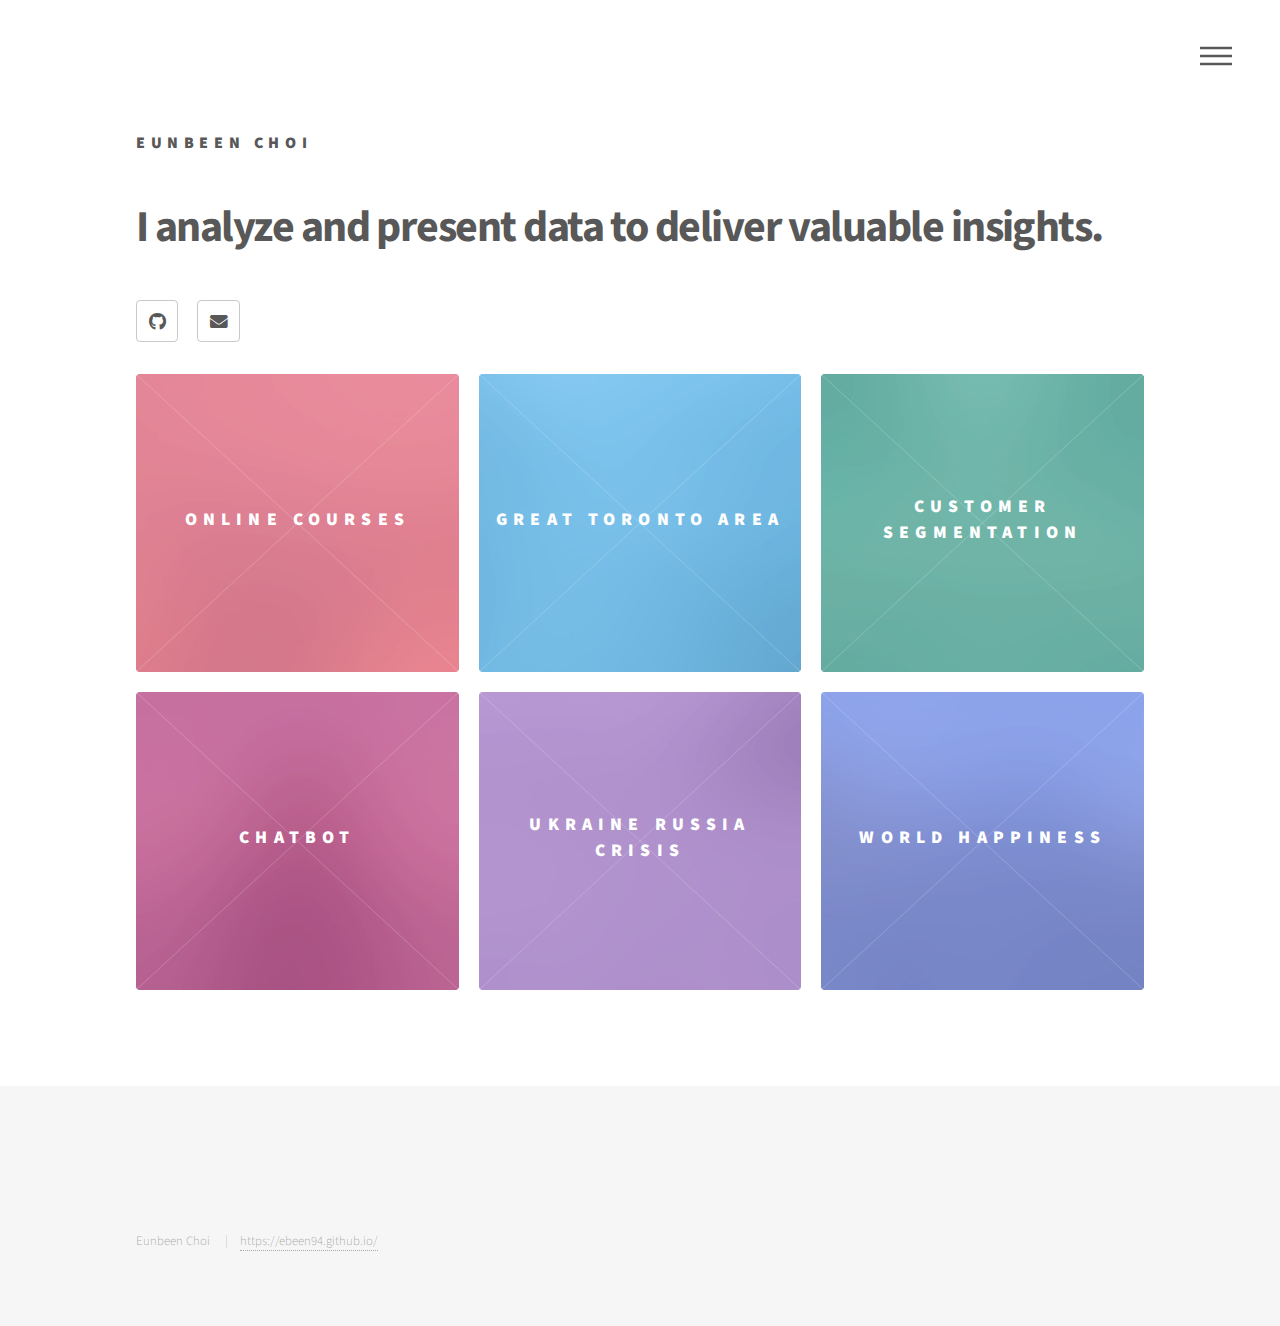
==== commit 80dd5362: "Update index.html" ====
--- a/index.html
+++ b/index.html
@@ -62,11 +62,11 @@
 									<span class="image">
 										<img src="images/pic01.jpg" alt="" />
 									</span>
-									<a href="Segment.html">
-										<h2>Customer Segmentation</h2>
+									<a href="Inflearn.html">
+										<h2>Online Courses</h2>
 										<div class="content">
-											<p>Customer segmentation and retention analysis of online retail data.</p><br /><br />
-											K-Means Clustering, Python </p>
+											<p>Analyzing the online courses from Korean education platform, Inflearn <br /><br />
+											Python, SQL, Tableau</p>
 										</div>
 									</a>
 								</article>
@@ -87,11 +87,11 @@
 									<span class="image">
 										<img src="images/pic03.jpg" alt="" />
 									</span>
-									<a href="Chatbot.html">
-										<h2>Chatbot</h2>
+									<a href="Segment.html">
+										<h2>Customer Segmentation</h2>
 										<div class="content">
-											<p>Examining the impact of chatbot avatars on users' perceived intimacy towards the chatbots.</p></p><br /><br />
-											Survey Experiment, SPSS</p>
+											<p>Customer segmentation and retention analysis of online retail data.</p><br /><br />
+											K-Means Clustering, Python </p>
 										</div>
 									</a>
 								</article>
@@ -99,11 +99,11 @@
 									<span class="image">
 										<img src="images/pic04.jpg" alt="" />
 									</span>
-									<a href="Happiness.html">
-										<h2>World Happiness</h2>
+									<a href="Chatbot.html">
+										<h2>Chatbot</h2>
 										<div class="content">
-											<p>Analyzing the happiness ladder score from Gallup WorldPoll data<br /><br />
-												SQL, Correlation, Tableau</p>
+											<p>Examining the impact of chatbot avatars on users' perceived intimacy towards the chatbots.</p></p><br /><br />
+											Survey Experiment, SPSS</p>
 										</div>
 									</a>
 								</article>
@@ -123,11 +123,11 @@
 									<span class="image">
 										<img src="images/pic06.jpg" alt="" />
 									</span>
-									<a href="Inflearn.html">
-										<h2>Online Courses</h2>
+									<a href="Happiness.html">
+										<h2>World Happiness</h2>
 										<div class="content">
-											<p>Analyzing the online courses from Korean education platform, Inflearn <br /><br />
-											Python, SQL, Tableau</p>
+											<p>Analyzing the happiness ladder score from Gallup WorldPoll data<br /><br />
+												SQL, Correlation, Tableau</p>
 										</div>
 									</a>
 
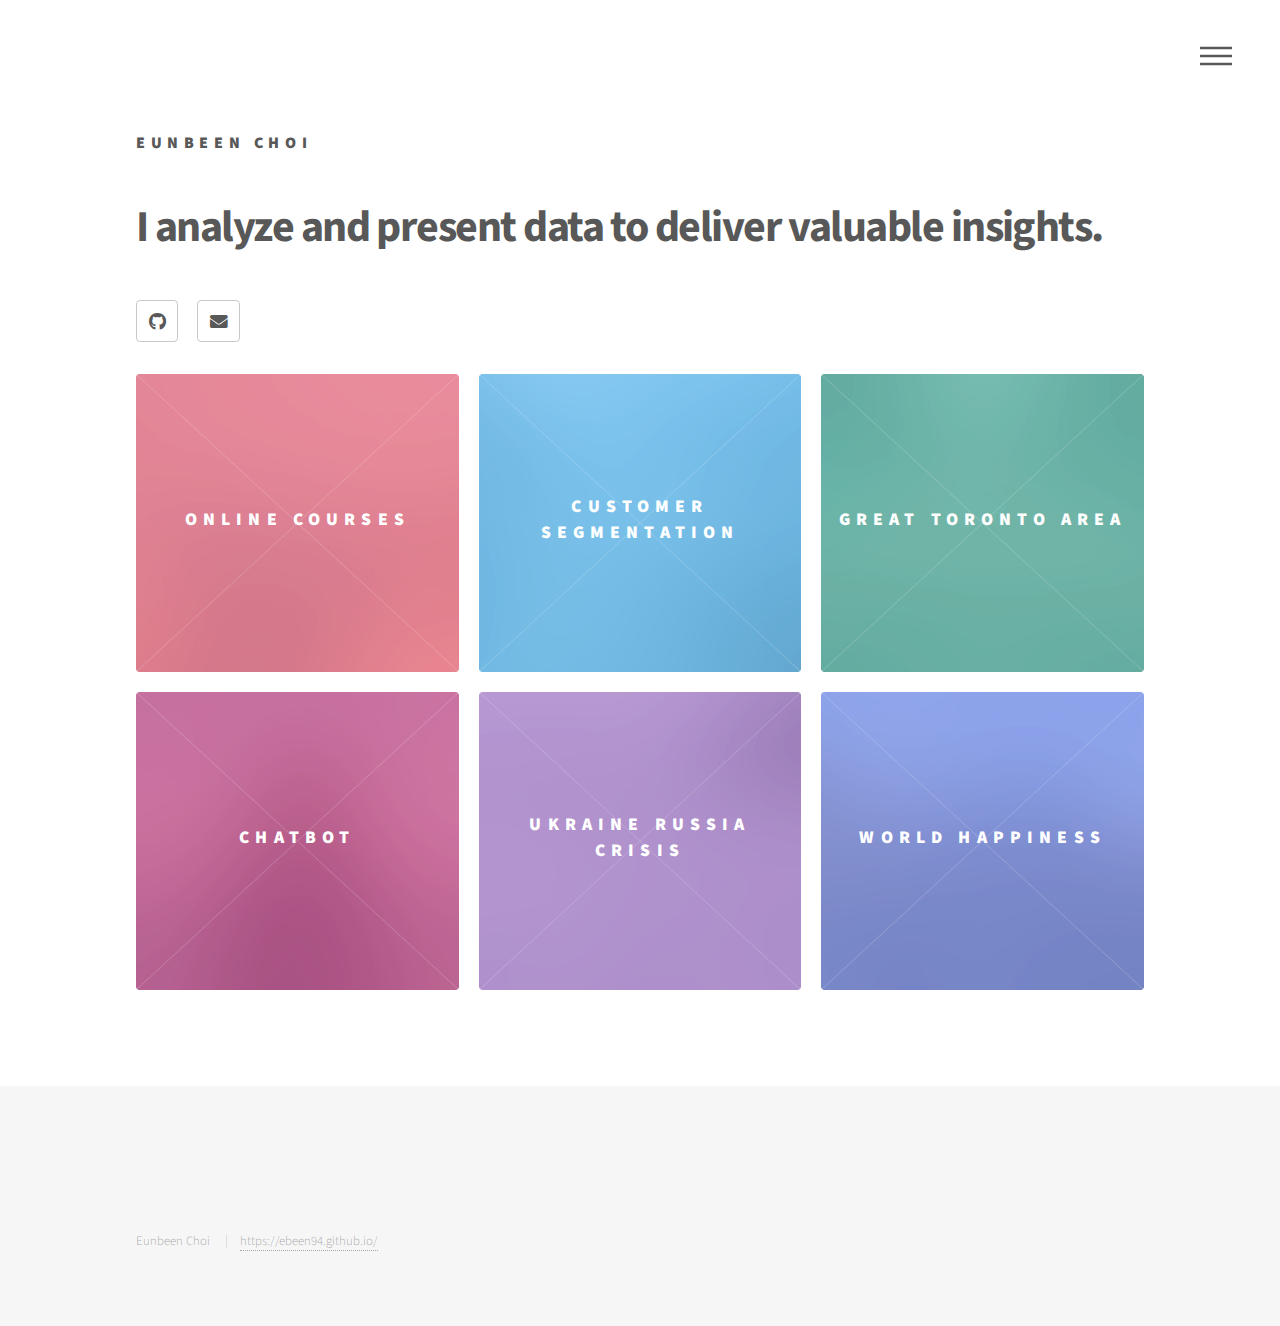
==== commit 30af977a: "Update index.html" ====
--- a/index.html
+++ b/index.html
@@ -74,24 +74,25 @@
 									<span class="image">
 										<img src="images/pic02.jpg" alt="" />
 									</span>
-									<a href="GTA.html">
-										<h2>Great Toronto Area</h2>
+									<a href="Segment.html">
+										<h2>Customer Segmentation</h2>
 										<div class="content">
-											<p>Investigating the rental properties in the Greater Toronto Area with REATLOR.ca data<br /><br />
-												SQL, Python, Tableau
-											</p>
+											<p>Customer segmentation and retention analysis of online retail data.</p><br /><br />
+											K-Means Clustering, Python </p>
 										</div>
 									</a>
+									
 								</article>
 								<article class="style3">
 									<span class="image">
 										<img src="images/pic03.jpg" alt="" />
 									</span>
-									<a href="Segment.html">
-										<h2>Customer Segmentation</h2>
+									<a href="GTA.html">
+										<h2>Great Toronto Area</h2>
 										<div class="content">
-											<p>Customer segmentation and retention analysis of online retail data.</p><br /><br />
-											K-Means Clustering, Python </p>
+											<p>Investigating the rental properties in the Greater Toronto Area with REATLOR.ca data<br /><br />
+												Python, SQL, Tableau
+											</p>
 										</div>
 									</a>
 								</article>
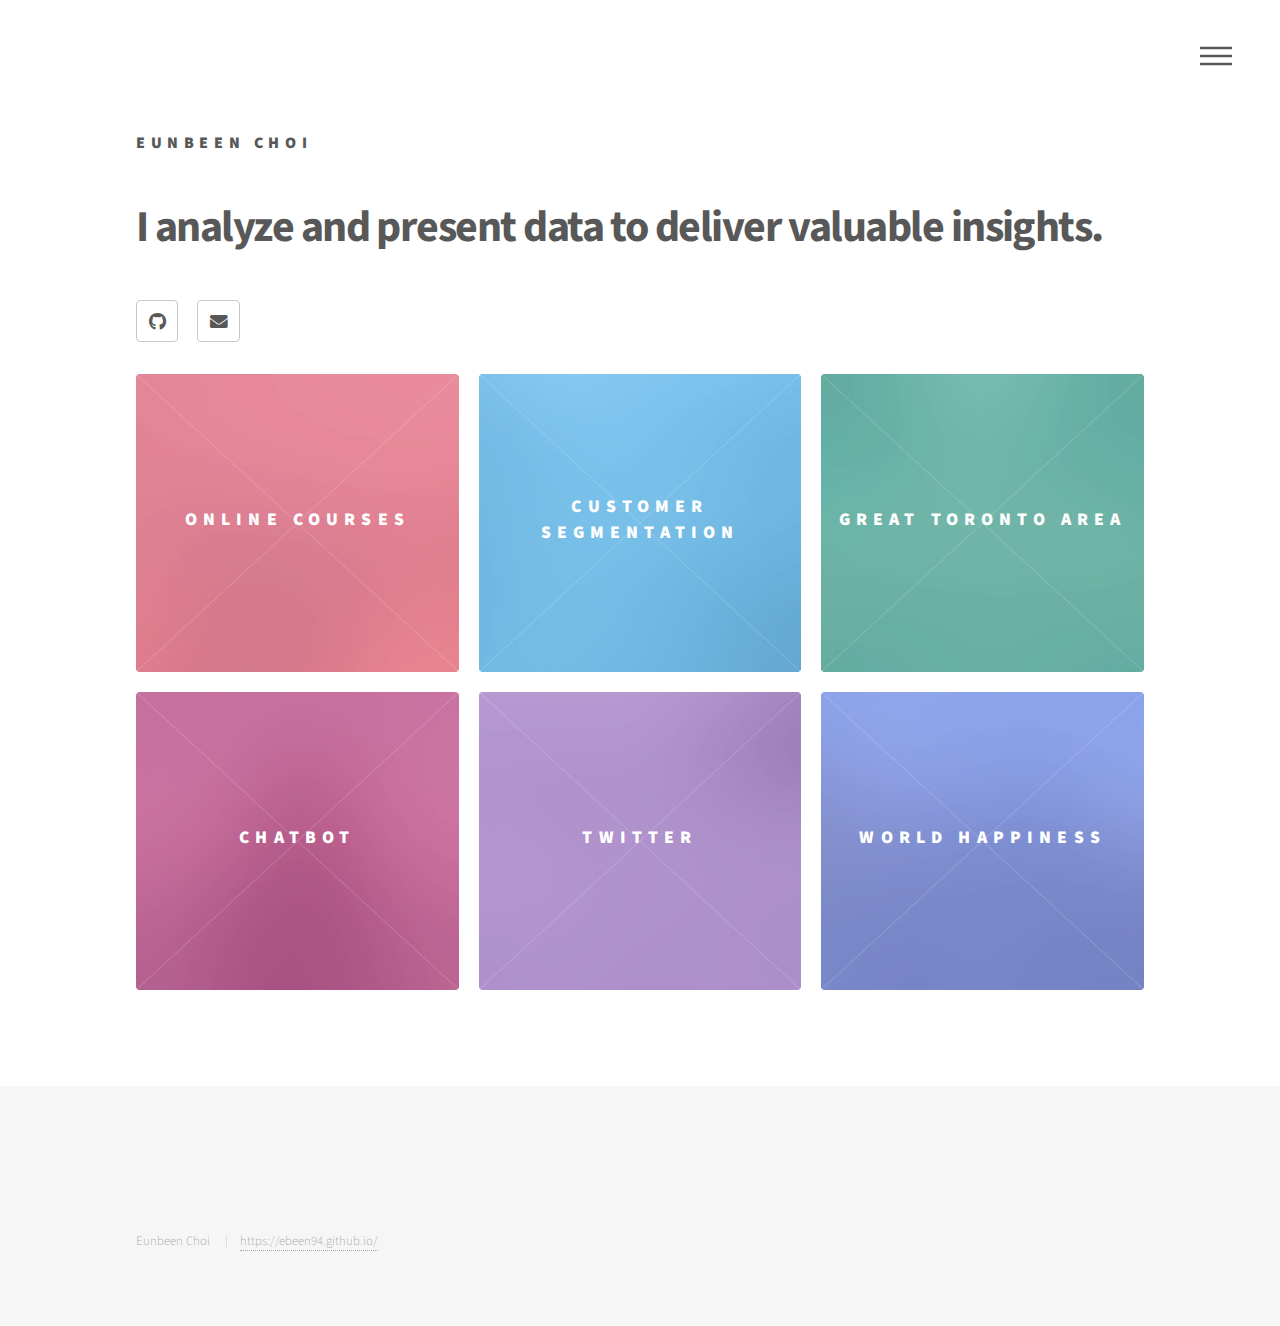
==== commit 51c047ce: "Update index.html" ====
--- a/index.html
+++ b/index.html
@@ -113,7 +113,7 @@
 										<img src="images/pic05.jpg" alt="" />
 									</span>
 									<a href="Ukraine.html">
-										<h2>Ukraine Russia Crisis</h2>
+										<h2>Twitter</h2>
 										<div class="content">
 											<p>Understanding Ukraine crisis from Twitter data. <br /><br />
 												SQL, Python, Sentiment Analysis, Tableau</p>
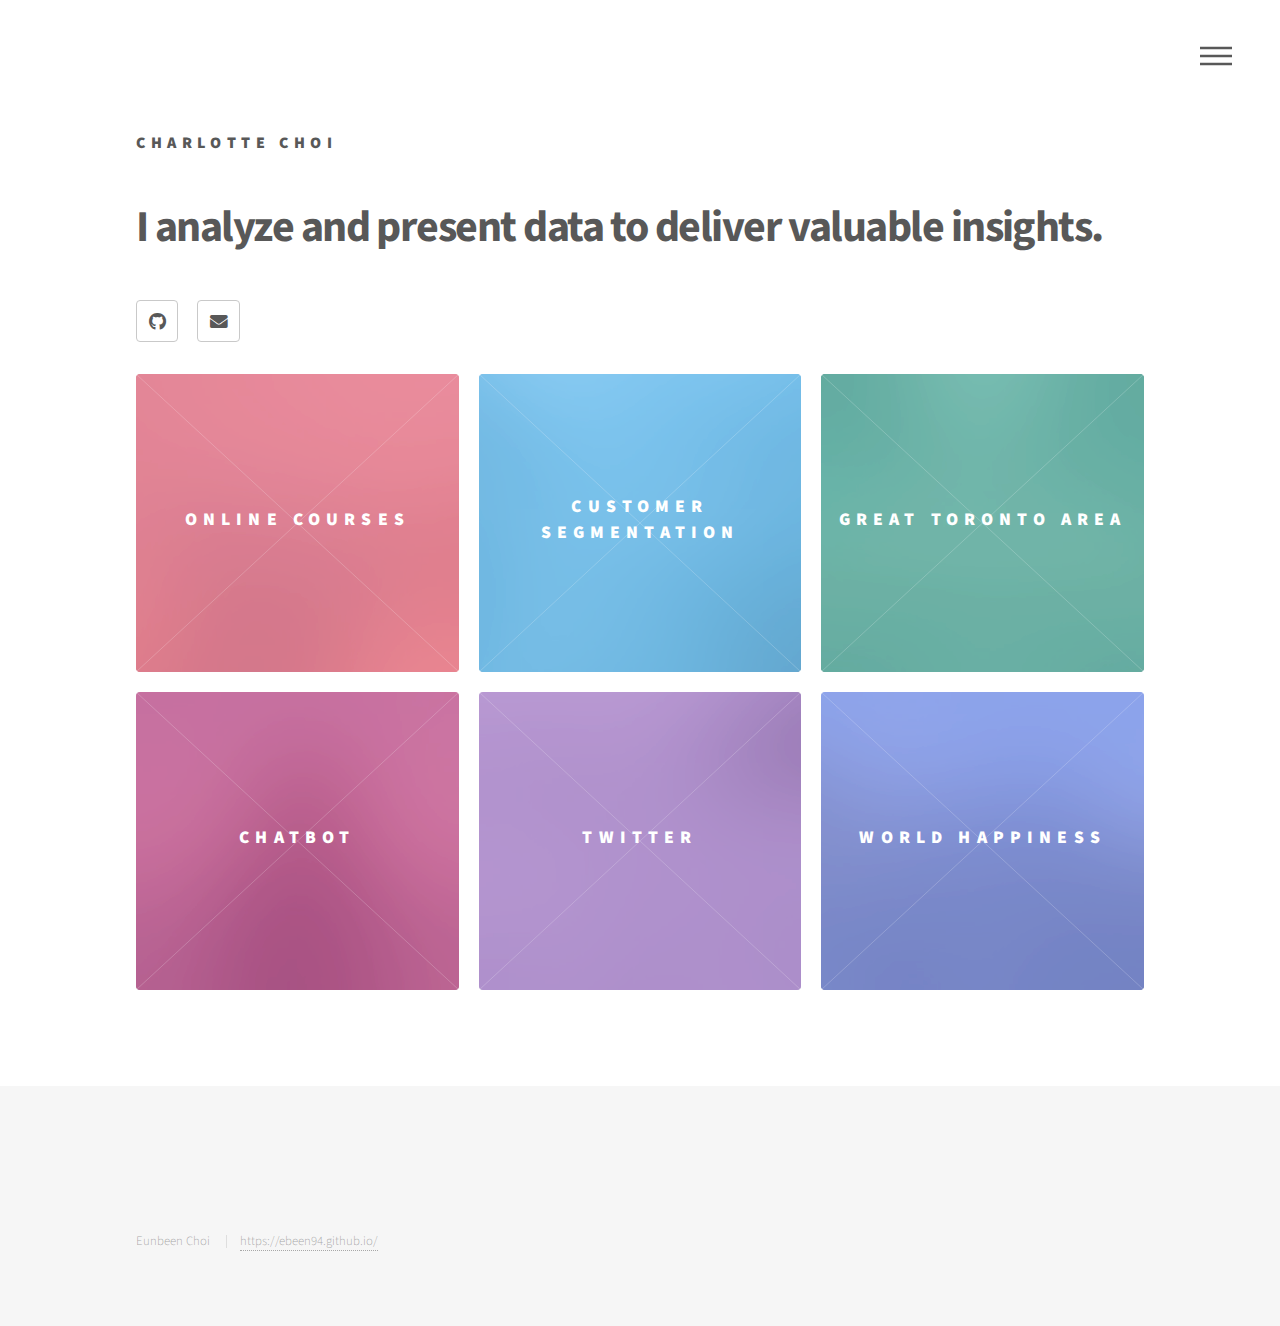
==== commit d5d17f18: "Update index.html" ====
--- a/index.html
+++ b/index.html
@@ -23,7 +23,7 @@
 
 							<!-- Logo -->
 								<a href="index.html" class="logo">
-									<span class="title">EUNBEEN CHOI</span>
+									<span class="title">CHARLOTTE CHOI</span>
 								</a>
 
 							<!-- Nav -->
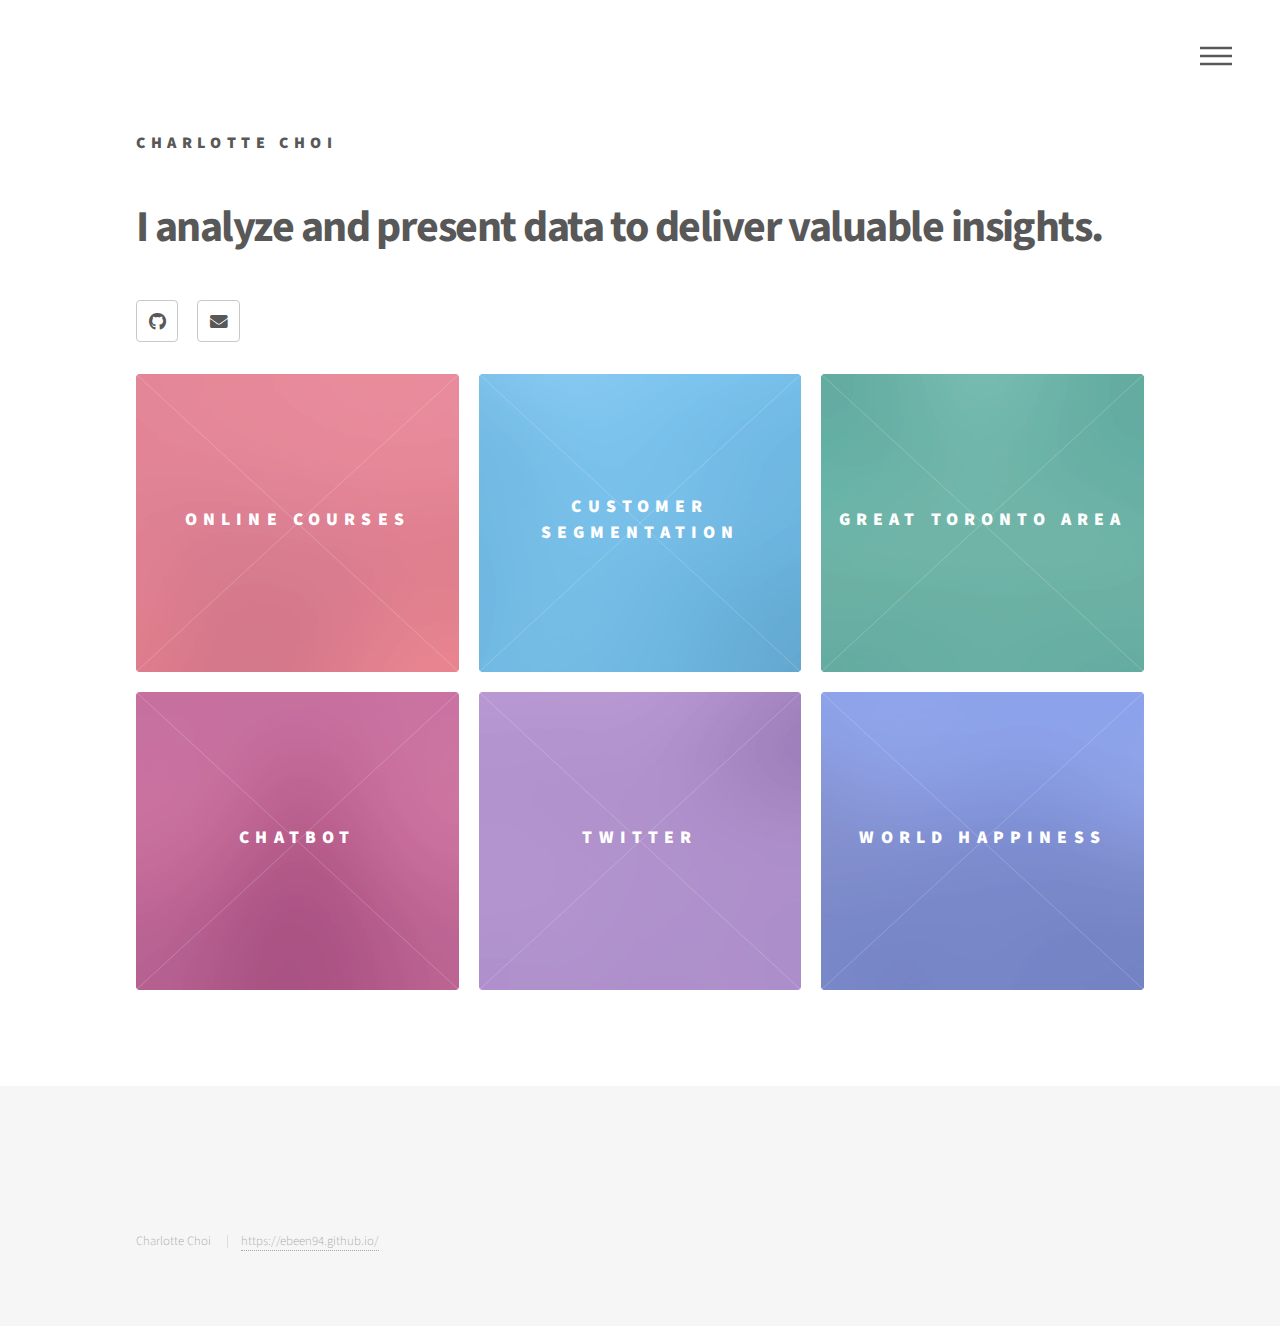
==== commit 1107db96: "Update index.html" ====
--- a/index.html
+++ b/index.html
@@ -140,7 +140,7 @@
 					<footer id="footer">
                         <div class="inner">
                             <ul class = "copyright">
-                                <li> Eunbeen Choi</li>
+                                <li> Charlotte Choi</li>
                                 <li> <a href= "index.html"> https://ebeen94.github.io/</a></li>
                             </ul>
                         </div>
